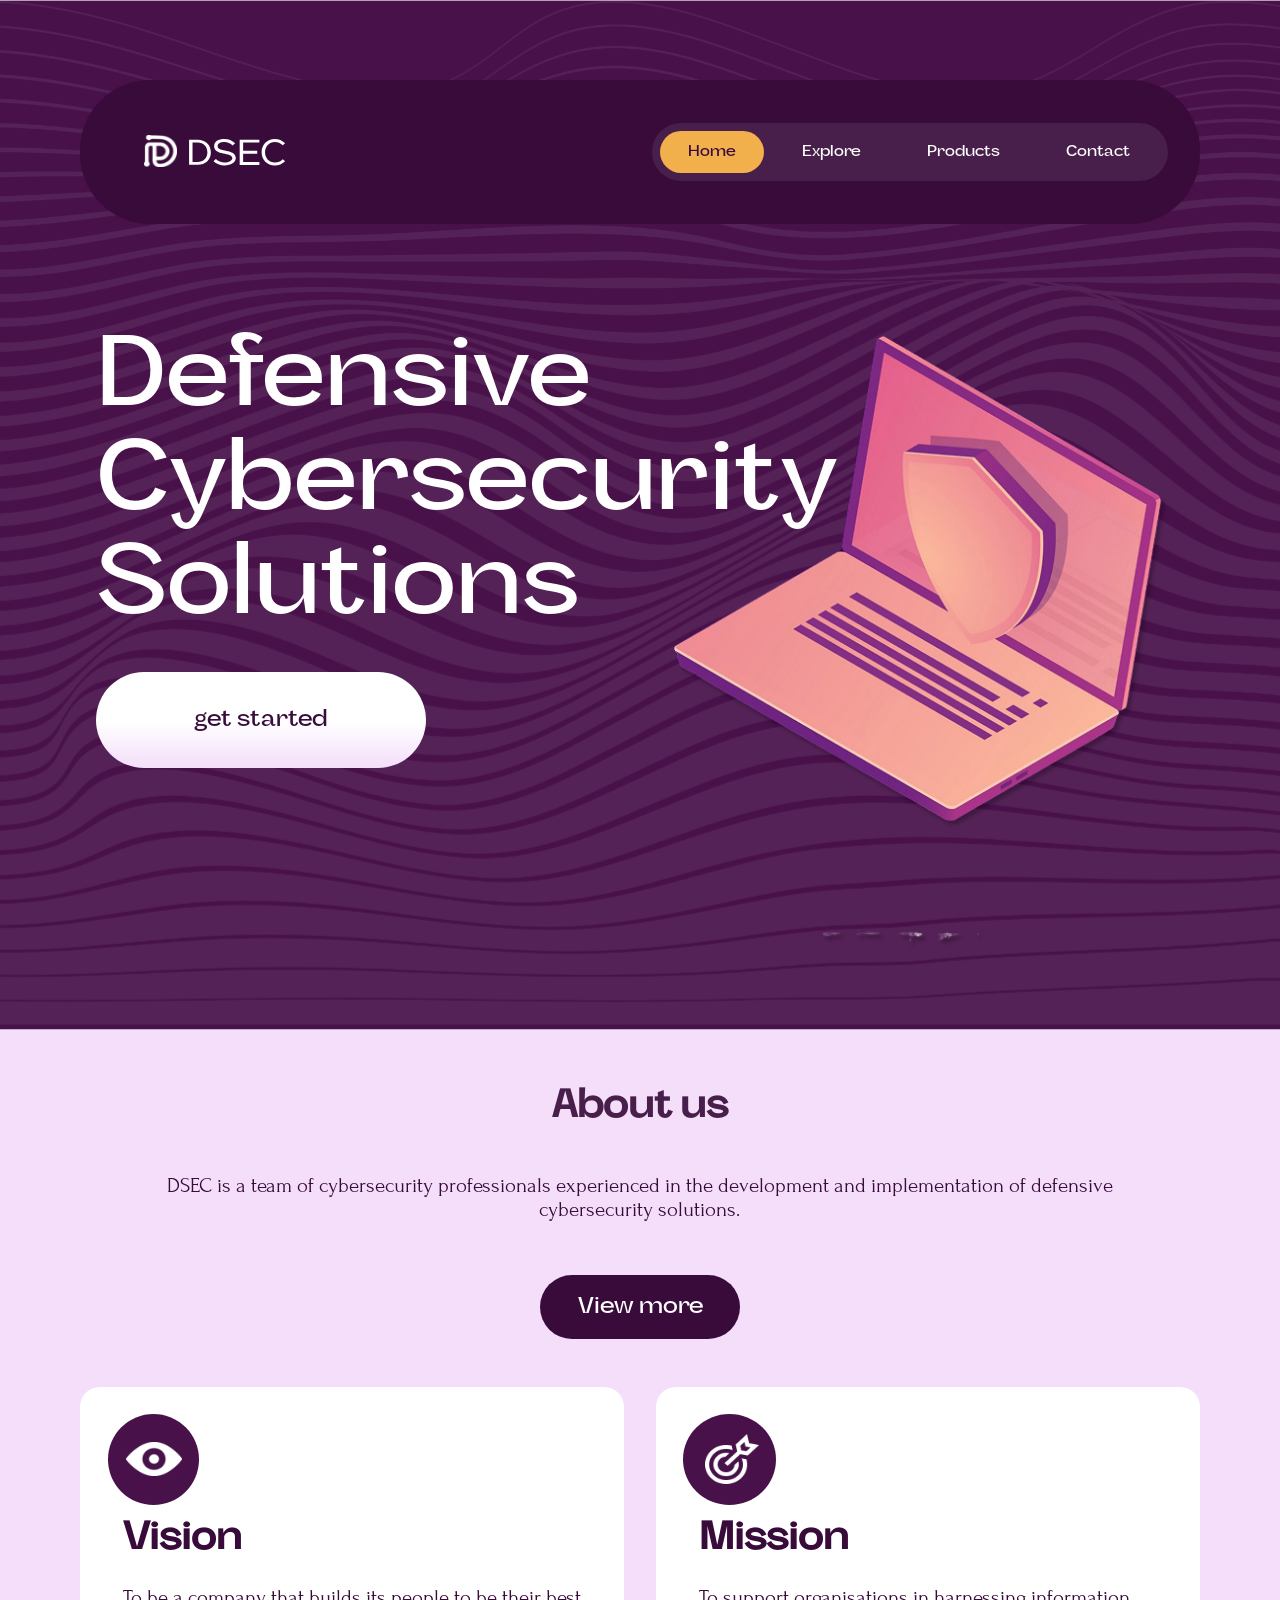
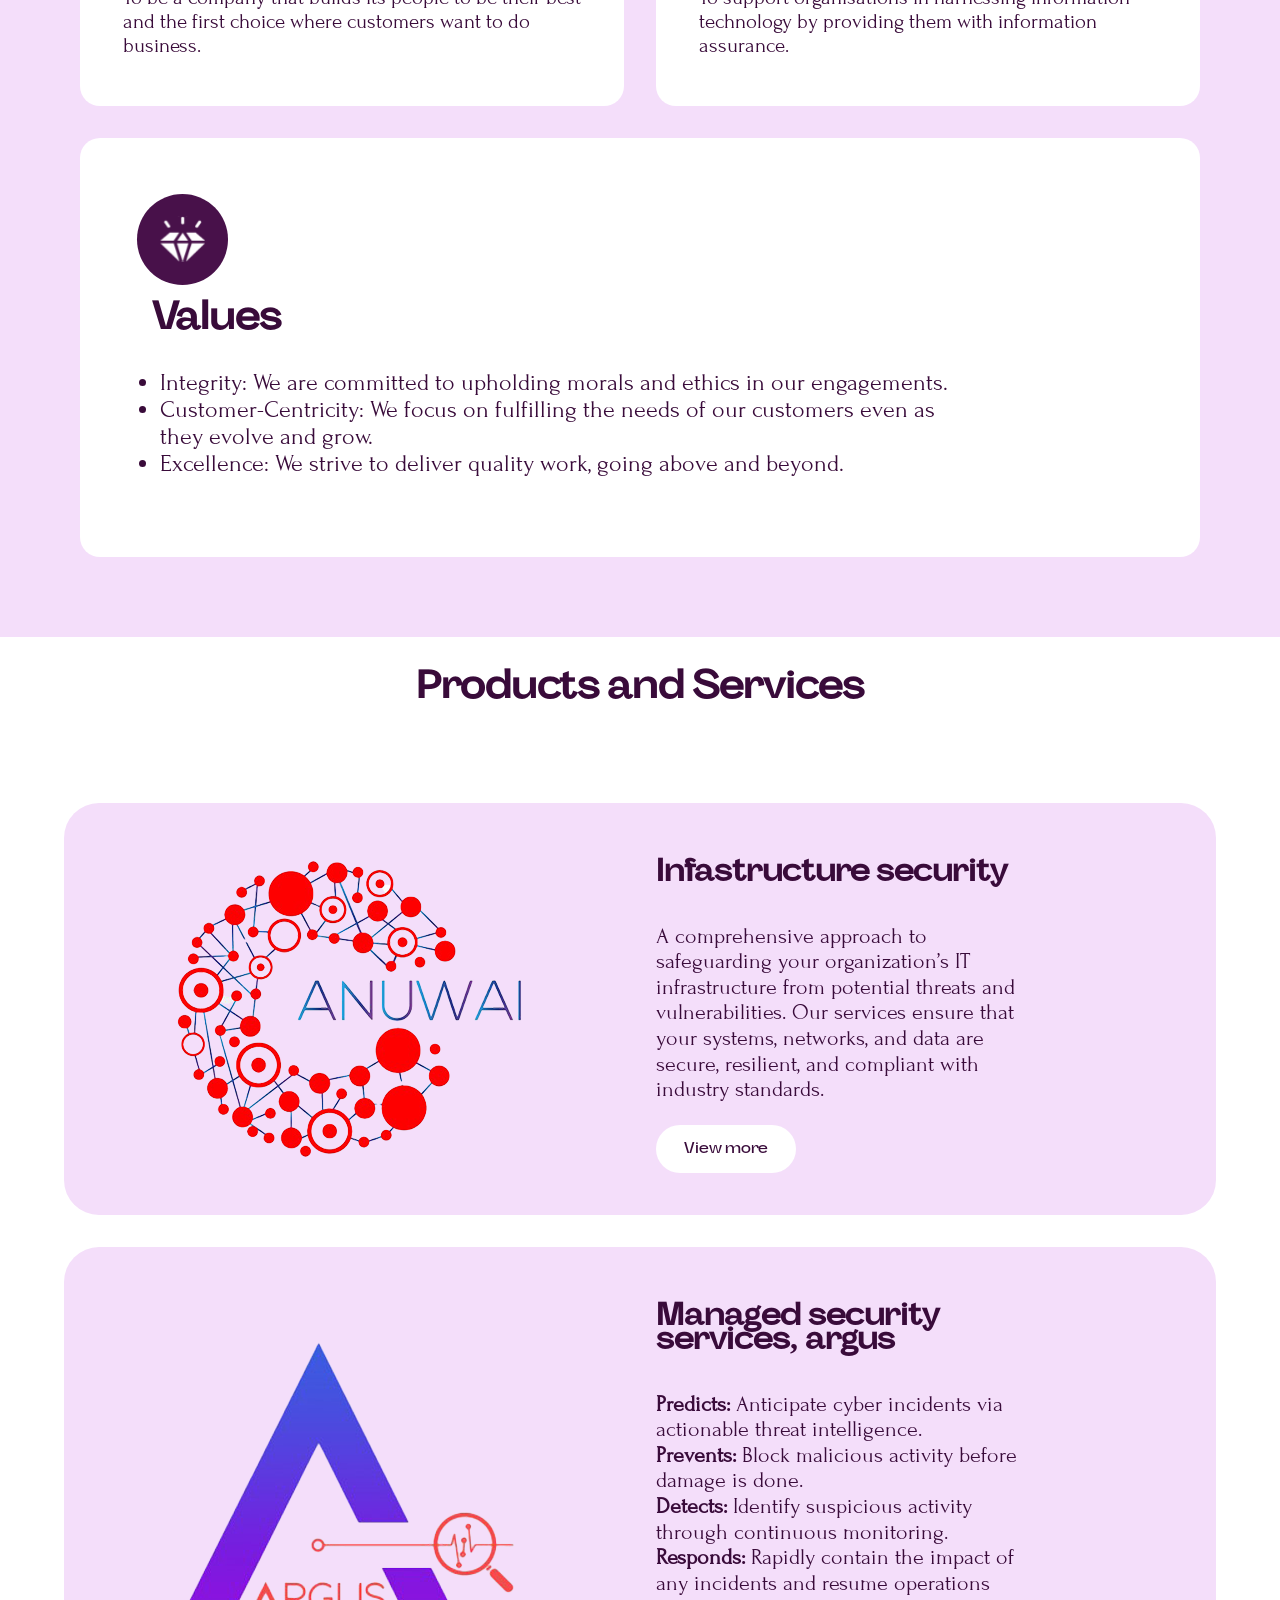
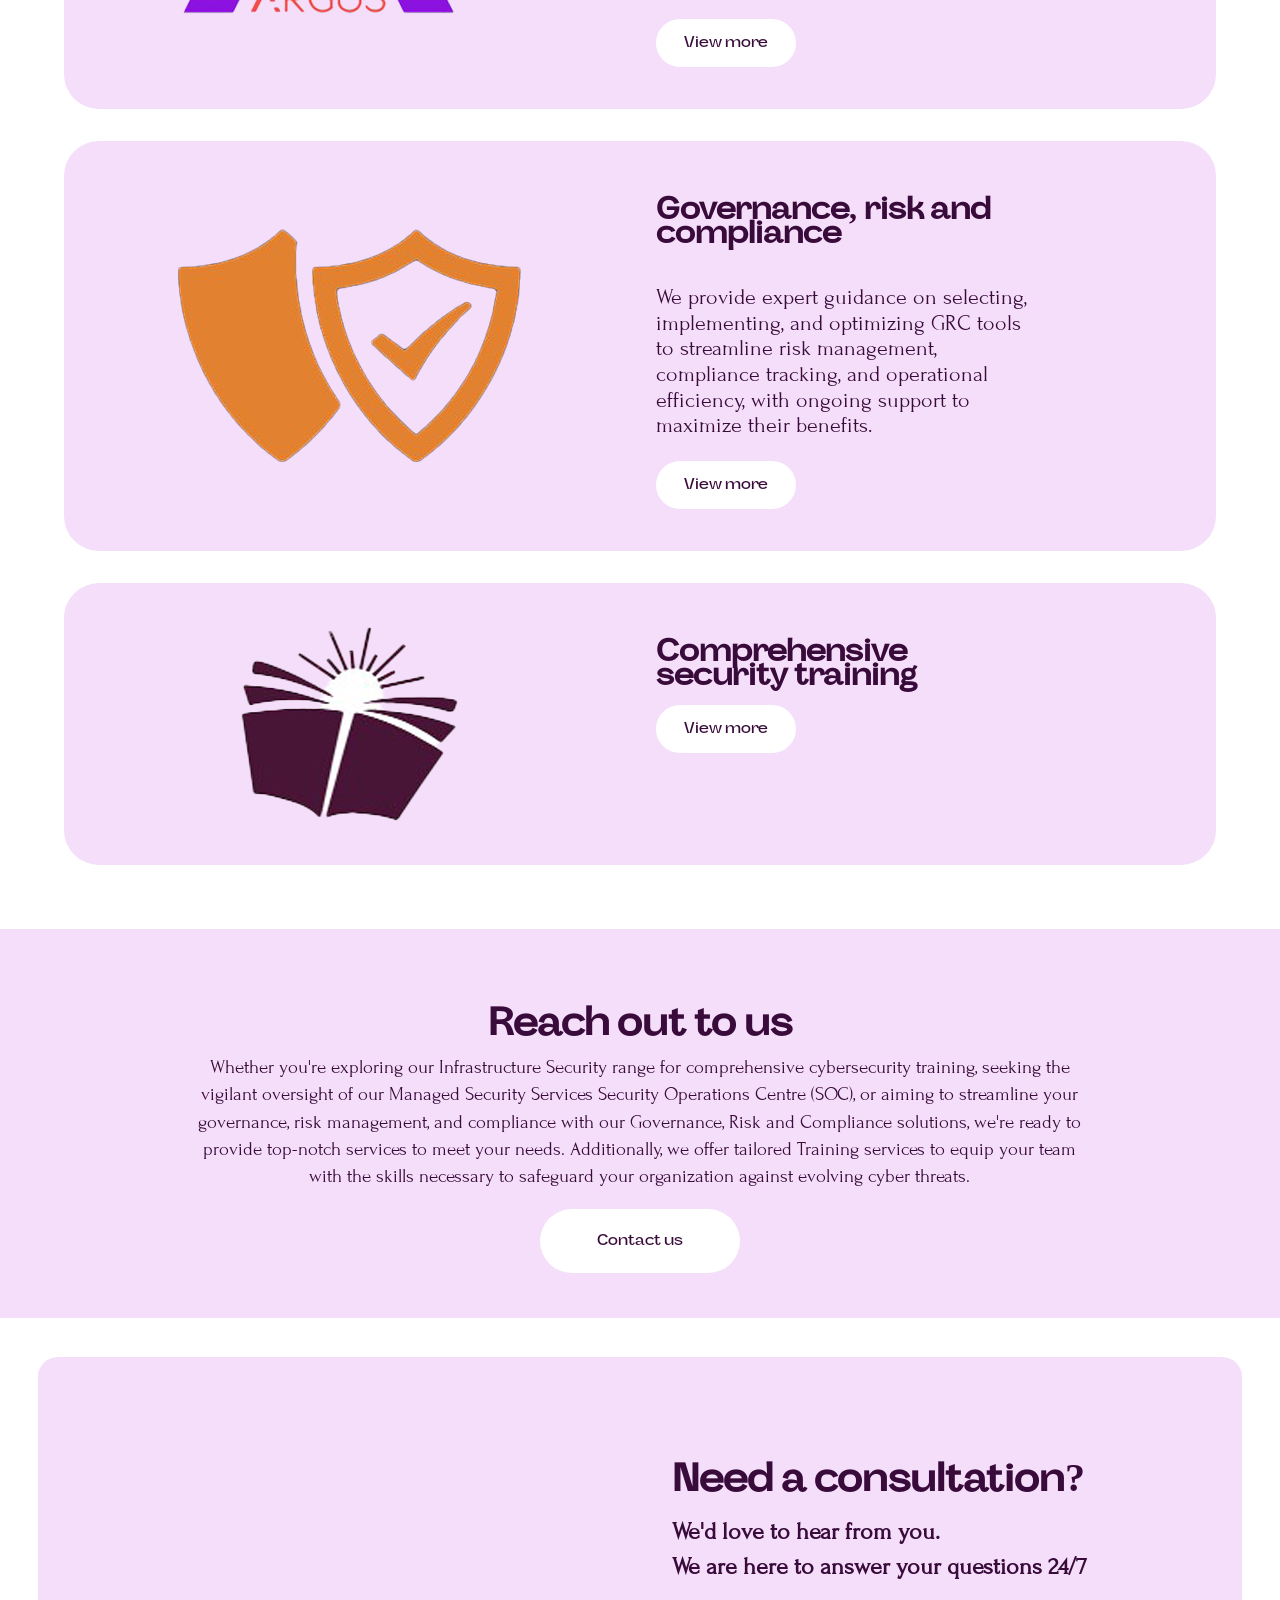
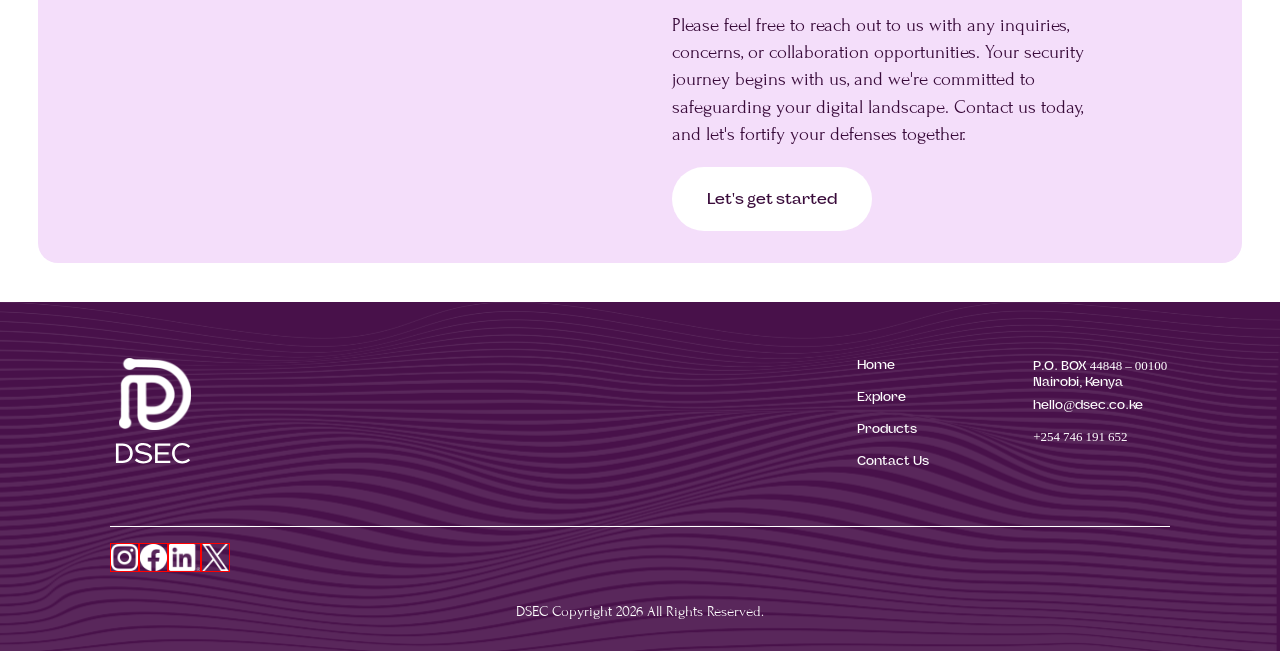
==== dev/index.html @ 1940b401 "deploy: 619c388532357902938543d57592c79fb919f2b8" ====
<!DOCTYPE html>
<html lang="en">
  <head>
    <meta charset="UTF-8" />
    <meta name="viewport" content="width=device-width, initial-scale=1.0" />
    <title>DSEC-Defensive</title>
    <link rel="stylesheet" href="styles.css" />
    <link rel="icon" type="image/x-icon" href="assets/img/dsec_logo.svg" />
  </head>
  <body>
    <section class="hero">
      <nav>
       <a href="#Home"><img class="logo" src="assets/img/nav-logo.svg" /></a> 
        <ul>
          <li><a href="#home" class="active" target="_blank">Home</a></li>
          <li><a href="vision-mission-values" target="_blank">Explore</a></li>
          <li><a href=".Products-and-services"target="_blank">Products</a></li>
          <li><a href="footer" target="_blank">Contact</a></li>
        </ul>
      </nav>
      <div class="descr">
        <div class="text">
          <p>Defensive Cybersecurity Solutions</p>
        </div>
        <button class="dsec-btn started">get started</button>
        <img src="assets/img/home_laptop.png" alt="Laptop Image" />
      </div>
    </section>
    <section class="about-us">
      <div class="about">
        <h2>About us</h2>
        <p>
          DSEC is a team of cybersecurity professionals experienced in the
          development and implementation of defensive cybersecurity solutions.
        </p>
        <button class="about-btn about">View more</button>
      </div>
      <div class="vision-mission-values">
        <div class="card">
          <img
            class="about-icon"
            src="assets/img/vision-icon.svg"
            alt="vision icon"
          />
          <h2>Vision</h2>
          <p>
            To be a company that builds its people to be their best and the
            first choice where customers want to do business.
          </p>
        </div>

        <div class="card">
          <img class="about-icon" alt="" src="assets/img/mission-icon.svg" />
          <h2>Mission</h2>
          <p>
            To support organisations in harnessing information technology by
            providing them with information assurance.
          </p>
        </div>
        <div class="card">
          <img class="about-icon" alt="" src="assets/img/values-icon.svg" />
          <h2>Values</h2>
          <ul>
            <li>
              Integrity: We are committed to upholding morals and ethics in our
              engagements.
            </li>
            <li>
              Customer-Centricity: We focus on fulfilling the needs of our
              customers even as they evolve and grow.
            </li>
            <li>
              Excellence: We strive to deliver quality work, going above and
              beyond.
            </li>
          </ul>
        </div>
      </div>
    </section>
    <section class="Products-and-services">
      <h2>Products and Services</h2>
      <div class="products-cards">
        <div class="cards">
          <div class="cards-img">
            <img src="assets/img/anuwai-logo.png" alt="anuwai" />
          </div>
          <div class="content">
            <h3>
              Infastructure
              security
            </h3>
            <p>
              A comprehensive approach to safeguarding your organization’s IT
              infrastructure from potential threats and vulnerabilities. Our
              services ensure that your systems, networks, and data are secure,
              resilient, and compliant with industry standards.
            </p>
            <button class="cards-btn">View more</button>
          </div>
        </div>
        <div class="cards">  
              <div class="cards-img">
            <img
              src="assets/img/argus-logo.png"
              alt="Argus"
              class="product-img"
            />
          </div>
          <div class="content">
            <h3>Managed security services, argus</h3>
            <p>
              <strong>Predicts:</strong> Anticipate cyber incidents via
              actionable threat intelligence. <br />
              <strong>Prevents:</strong> Block malicious activity before damage
              is done. <br />
              <strong>Detects:</strong> Identify suspicious activity through
              continuous monitoring. <br />
              <strong>Responds:</strong> Rapidly contain the impact of any
              incidents and resume operations
            </p>
            <button class="cards-btn">View more</button>
          </div>
    
        </div>
        <div class="cards">
          <div class="cards-img">
            <img src="assets/img/protossera-logo.png" alt="Protossera" />
          </div>
          <div class="content">
            <h3>Governance, risk and compliance</h3>
            <p>
              We provide expert guidance on selecting, implementing, and
              optimizing GRC tools to streamline risk management, compliance
              tracking, and operational efficiency, with ongoing support to
              maximize their benefits.
            </p>
            <button class="cards-btn">View more</button>
          </div>
        </div>
        <div class="cards"> 
          <div class="cards-img">
            <img src="assets/img/training.png" alt="Training" />
          </div>
          <div class="content">
            <h3>
              Comprehensive <br />
              security training <br />
            </h3>
            <button class="cards-btn">View more</button>
          </div>
         
        </div>
      </div>
    </section>
    <section class="contacts">
      <div class="reach-out">
        <h2>Reach out to us</h2>
        <p>
          Whether you're exploring our Infrastructure Security range for
          comprehensive cybersecurity training, seeking the vigilant oversight
          of our Managed Security Services Security Operations Centre (SOC), or
          aiming to streamline your governance, risk management, and compliance
          with our Governance, Risk and Compliance solutions, we're ready to
          provide top-notch services to meet your needs. Additionally, we offer
          tailored Training services to equip your team with the skills
          necessary to safeguard your organization against evolving cyber
          threats.
        </p>
        <button class="contacts-btn">Contact us</button>
      </div>
      <div class="consultation">
        <div class="consultation-img">
          <img src="assets/img/consultation2.svg" alt="" class="lady-image" />
        </div>
        <div class="consultation-content">
          <h2>Need a consultation?</h2>
          <h3>We'd love to hear from you.</h3>
          <h3>We are here to answer your questions 24/7</h3>

          <p>
            Please feel free to reach out to us with any inquiries, concerns, or
            collaboration opportunities. Your security journey begins with us,
            and we're committed to safeguarding your digital landscape. Contact
            us today, and let's fortify your defenses together.
          </p>
          <button class="consultation-btn">Let's get started</button>
        </div>
      </div>
    </section>
    <footer>
      <div class="footer-logo">
        <img src="assets/img/footer-logo.svg" alt="DSEC" class="dsec-footer" />
        <div class="footer-links">
          <div class="links">
            <ul>
              <li><a href="#home">Home</a></li>
              <li><a href="#explore">Explore</a></li>
              <li><a href="#products">Products</a></li>
              <li><a href="#contact">Contact Us</a></li>
            </ul>
          </div>
          <div class="address">
            <ul>
              <li>P.O. BOX 44848 – 00100</li>
              <li>Nairobi, Kenya</li>
              <li><a href="mailto:hello@dsec.co.ke" target="_blank">hello@dsec.co.ke</a></li>
              <li><a href="tell+254 746 191 652" target="_blank"> +254 746 191 652</a></li>
            </ul>
          </div>
        </div>
      </div>
      <div class="hr-line"></div>
      <div class="socialmedia">
        <a href="https://www.instagram.com/" target="_blank"><img src="assets/img/instagram.svg" alt="instagram" class="icon"></a>
       <a href="https://www.facebook.com/"  target="_blank"> <img src="assets/img/facebook.svg" alt="facebook"  class="icon"></a>
        <a href="https://ke.linkedin.com/"  target="_blank"><img src="assets/img/linked-in.svg" alt="linkedin"  class="icon"></a>
        <a href="https://x.com/?lang=en"  target="_blank"><img src="assets/img/twitter-x.svg" alt="x"  class="icon"></a>

      </div>
      <div class="copyright">
        <p>DSEC Copyright <span id="year">©2025.</span> All Rights Reserved.</p>
        <script>
          const yearElement = document.querySelector('#year');
          const currentYear = new Date().getFullYear();
          yearElement.textContent = currentYear;
        </script>
        
      </div>
    </footer>
  </body>
</html>
---- dev/styles.css ----
@font-face {
  font-family: "Baguede";
  src: url("assets/fonts/BaguedeRegular.otf");
  font-weight: normal;
  font-style: normal;
}
@font-face {
  font-family: Forum-Regular;
  src: url("assets/fonts/Forum-Regular.ttf");
  font-weight: normal;
  font-style: normal;
}
* {
  image-rendering: auto;
}

body {
  margin: 0;
  padding: 0;
  font-family: "Baguede";
  height: 100vh;
}

h2 {
  font-size: 2.5rem;
}

.dsec-btn {
  border-radius: 54.5px;
  display: flex;
  flex-direction: row;
  justify-content: center;
  align-self: flex-start;
  cursor: pointer;
  align-items: center;
  border: none;
  width: 330px;
  height: 6rem;
  font-size: 1.5rem;
  background: linear-gradient(white 52%, #f4defa 100%);
  color: #390b3a;
  font-family: "baguede";
  margin-left: 1rem;
  margin-top: -4.5rem;
}
.dsec-btn:hover {
  background: #390b3a;
  color: white;
}

/* All btns here */
.about-btn {
  display: flex;
  justify-content: center;
  cursor: pointer;
  align-items: center;
  border: none;
  width: 200px;
  height: 4rem;
  font-size: 1.25rem;
  border-radius: 54.5rem;
  background-color: #390b3a;
  font-family: "baguede";
  color: white;
  font-size: 1.5rem;
  margin-top: 2rem;
}

.about-btn:hover {
  background-color: white;
  color: #390b3a;
}

.hero {
  background-image: url("assets/img/HeroBg_Svg.svg");
  background-repeat: no-repeat;
  background-size: cover;
  padding: 5rem;
}
nav {
  height: 5rem;
  background-color: #390b3a;
  display: flex;
  flex-direction: row;
  align-items: center;
  justify-content: space-between;
  border-radius: 70px;
  padding: 2rem;
}

nav img {
  height: 2rem;
  padding-left: 2rem;
}

nav ul {
  background-color: #481f4a;
  list-style: none;
  display: flex;
  justify-content: flex-end;
  justify-content: space-between;
  margin: 0;
  padding: 0.2rem;
  padding-right: 0.3rem;
  border-radius: 46.5px;
}

nav li {

  display: flex;
  justify-content: space-between;
  font-family: "baguede";
}

nav li a {
  display: inline-block;
  color: white;
  padding: 14px 28px;
  margin: 5px;
  text-decoration: none;
  font-size: 1rem;
}

nav li a:hover {
  background-color: #f1b04c;
  cursor: pointer;
  color: #390b3a;
  border-radius: 30px;
}
.active {
  background-color: #f1b04c;
  color: #390b3a;
  border-radius: 30px;
}

.descr {
  display: flex;
  flex-direction: column;
  align-items: center;
  justify-content: space-between;
}

.descr .text {
  display: flex;
  flex-direction: row;
  justify-content: center;
  align-self: flex-start;
  font-size: 6.5rem;
  color: white;
  line-height: 6.5rem;
  width: 70%;
  text-align: left;
  margin-left: 1rem;
}

.descr img {
  display: flex;
  flex-direction: row;
  justify-content: center;
  align-self: flex-end;
  align-items: first baseline;
  margin-top: -27rem;
  margin-right: 2rem;
  width: 495px;
  height: 614px;
}

/* About Us section*/
.about-us {
  background-color: #f4defa;
  padding: 2rem;
}
@media (max-width: 480px) {
  .about-us {
    padding: 1rem 1rem;
  }
}
.about {
  display: flex;
  flex-direction: column;
  align-items: center;
}
.about h2 {
  display: flex;
  flex-direction: column;
  align-items: center;
  line-height: 25px;
  color: #481f4a;
}

.about p {
  font-family: "forum-regular";
  font-size: 1.3rem;
  text-align: center;
  color: #390b3a;
  width: 80%;
}


.vision-mission-values {
  display: grid;
  gap: 2rem;
  grid-template-columns: 1fr;
  grid-template-rows: auto;
  margin: 3rem;
}

@media (min-width: 767px) {
  .vision-mission-values {
    grid-template-columns: repeat(2, 1fr);
    grid-template-rows: repeat(2, auto);
  }

  .card:nth-child(3) {
    grid-column: 1 / span 2;
    justify-self: center;
  }
}
@media (max-width: 480px) {
  .vision-mission-values {
    margin: 0.5rem;
  }
  .text {
    font-size: 16px;
  }
}

.card {
  background-color: white;
  color: #390b3a;
  display: flex;
  flex-direction: column;
  justify-content: center;
  border-radius: 20px;
  padding: 5%;
}
.card p {
  text-align: left;
  font-size: 1.3rem;
  width: 100%;
  padding-left: 1rem;
  font-family: "forum-regular";
  color: #390b3a;
}
.card h2 {
  margin: 0.5rem 0;
  padding-left: 1rem;
}
.card ul {
  padding-left: 1.5rem;
  width: 80%;
  font-family: "forum-regular";
  font-size: 1.5rem;
}

.about-icon {
  padding-bottom: 0.5rem;
  height: 91px;
  width: 93px;
}

/*3rd section */
.Products-and-services {
  background-color: white;
  display: flex;
  flex-direction: column;
  align-items: center;
}
.Products-and-services h2 {
  color: #390b3a;
  text-align: center;
}
.products-cards {
  display: grid;
  gap: 2rem;
  grid-template-columns: 1fr;
  grid-template-rows: auto;
  margin: 4rem;
}

.cards {
  background-color: #f4defa;
  display: grid;
  gap: 2rem;
  grid-template-columns: repeat(2, 1fr);
  grid-template-rows: auto;
  border-radius: 35px;
  padding: 10px;
}

@media (max-width: 768px) {
  .cards {
    grid-template-columns: 1fr;
    padding: 4px;
  }
  .content,
  h3 {
    display: flex;
    flex-direction: column;
    align-items: center;
    justify-items: center;
    justify-content: center;
    width: 100%;
    padding: 0;
    margin: 0;
  }
}

@media (max-width: 480px) {
  .cards {
    grid-template-columns: 1fr;
  }
  .content,
  h3 {
    display: flex;
    flex-direction: column;
    align-content: center;
    align-items: center;
    justify-items: center;
    justify-content: center;
    text-align: center;
    width: 100%;
    padding: 0;
    margin: 0;
  }
}
.cards-img {
  /* border: 1px red solid; */
  display: flex;
  padding: 6%;
  justify-content: center;
  align-items: center;
}
.content {
  display: flex;
  flex-direction: column;
  justify-items: center;
  line-height: 1.6rem;
  margin-top: 1rem;
}
.cards h3 {
  font-size: 2rem;
  line-height: 1.5rem;
  color: #390b3a;
  width: 70%;
  margin-bottom: 1rem;
}
.cards p {
  font-family: "forum-regular";
  color: #390b3a;
  width: 70%;
  font-size: 1.4rem;
}
.cards-btn {
  display: flex;
  justify-content: center;
  cursor: pointer;
  align-items: center;
  border: none;
  width: 140px;
  height: 3rem;
  font-size: 1.25rem;
  border-radius: 54.5rem;
  background-color: white;
  font-family: "baguede";
  color: #390b3a;
  font-size: 1rem;
  margin-bottom: 2rem;
}
.cards-btn:hover {
  background-color: #390b3a;
  color: white;
}
/* 4th section*/
.reach-out {
  background-color: #f4defa;
  display: flex;
  flex-direction: column;
  align-items: center;
  justify-content: center;
  padding: 3.5%;
  text-align: center;
}

.reach-out h2 {
  text-align: center;
  color: #390b3a;
  margin-bottom: -0.5rem;
}

.reach-out p {
  text-align: center;
  color: #390b3a;
  font-family: "forum-Regular";
  font-size: 1.2rem;
  line-height: 1.7rem;
  width: 75%;
}

.contacts-btn {
  display: flex;
  justify-content: center;
  cursor: pointer;
  align-items: center;
  border: none;
  width: 200px;
  height: 4rem;
  font-size: 1.25rem;
  border-radius: 54.5rem;
  background-color: white;
  font-family: "baguede";
  color: #390b3a;
  font-size: 1rem;
}
.contacts-btn:hover {
  background-color: #390b3a;
  color: white;
}

.consultation {
  display: grid;
  gap: 4rem;
  grid-template-columns: 2fr 2fr;
  grid-template-rows: 1fr;
  border-radius: 35px;
  align-items: center;
  margin: auto;
  background-color: #f4defa;
  border-radius: 20px;
  margin: 3%;
  padding: 2rem;
}

.consultation-content {
  display: flex;
  flex-direction: column;
  justify-content: center;
  justify-content: space-evenly;
  align-items: baseline;
  color: #390b3a;
  padding-top: 2rem;
}

.consultation-content h3 {
  font-family: "forum-regular";
  font-size: 1.5rem;
  margin-top: -1rem;
}

.consultation p {
  margin-top: 0.5rem;
  font-family: "forum-regular";
  line-height: 1.7rem;
  font-size: 1.2rem;
  text-align: left;
  width: 80%;
}

.consultation-img {
  margin-left: 1.5rem;
  padding-top: 1.5rem;
  padding-bottom: 1rem;
}

.consultation-btn {
  display: flex;
  justify-content: center;
  cursor: pointer;
  align-items: center;
  border: none;
  width: 200px;
  height: 4rem;
  font-size: 1.25rem;
  border-radius: 54.5rem;
  background-color: white;
  font-family: "baguede";
  color: #390b3a;
  font-size: 1rem;
}
.consultation-btn:hover {
  background-color: #f1b04c;
  color: white;
}

@media (max-width: 992px) {
  .reach-out p {
    width: 85%;
    font-size: 1.1rem;
  }
  .consultation {
    grid-template-columns: 1fr;
    text-align: center;
    margin: 3rem;
  }
  .consultation-content,
  h3,
  h2 {
    display: flex;
    flex-direction: column;
    justify-items: center;
    align-content: center;
    flex-wrap: wrap;
    text-align: center;
    width: 100%;
    line-height: 3rem;
  }
  .consultation-img {
    display: flex;
    flex-direction: column;
    align-self: center;
  }
}

@media (max-width: 768px) {
  .reach-out p {
    width: 90%;
  }
  .consultation {
    grid-template-columns: 1 1fr;
  }
  .consultation-content {
    align-items: center;
    text-align: center;
    display: flex;
    flex-direction: column;
    justify-items: center;
    align-content: center;
    flex-wrap: wrap;
    text-align: center;
    width: 100%;
    line-height: 3rem;
  }
  .consultation-img {
    margin-left: 0;
    width: 100%;
  }
}

@media (max-width: 480px) {
  .reach-out p {
    width: 100%;
    font-size: 1rem;
  }
  .consultation-content,
  h3 {
    display: flex;
    flex-direction: column;
    justify-items: center;
    align-content: center;
    flex-wrap: wrap;
    text-align: center;
    width: 100%;
    line-height: 3rem;
    font-size: 1.2rem;
  }
  .consultation p {
    font-size: 1rem;
    width: 70%;
    display: flex;
    flex-direction: column;
    text-align: center;
    justify-items: center;
    align-content: center;
    flex-wrap: wrap;
  }
}

/*Footer*/
footer {
  background-image: url("assets/img/footer.svg");
  padding: 1rem;
  background-repeat: no-repeat;
  background-size: cover;
  display: flex;
  flex-direction: column;
  gap: 1rem;
}
.footer-logo {
  display: flex;
  flex-direction: row;
  justify-content: space-between;
  margin-left: 3%;
}
.footer-links {
  display: flex;
  flex-direction: row;
  justify-content: space-between;
  align-self: flex-end;
  gap: 4rem;
  margin: 1rem 8%;
}
.links ul li,
.address ul li {
  text-decoration: none;
  list-style: none;
  display: flex;
  flex-direction: column;
  align-self: flex-start;
  width: 100%;
  color: white;
  font-family: "baguede";
  font-size: 13px;
}

.address li a {
  text-align: left;
  line-height: 2rem;
  font-family: "baguede";
  font-size: 13px;
  color: white;
  text-decoration: none;
  font-size: "baguede";
}
.links li a {
  text-align: left;
  line-height: 2rem;
  font-family: "baguede";
  font-size: 13px;
  color: white;
  text-decoration: none;
}
.links li a:hover {
  text-decoration: underline;
  cursor: pointer;
}
.address li a:hover {
  text-decoration: underline;
  cursor: pointer;
}
.address {
  padding-top: 0.5rem;
  display: flex;
  flex-direction: row;
  text-align: left;
  align-self: flex-start;
}
.hr-line {
  display: flex;
  flex-direction: row;
  height: 1px;
  background: white;
  width: 85%;
  align-self: center;
}
.socialmedia{
  display: flex;
  flex-direction: row;
  justify-content: space-between;
  align-self: flex-start;
  margin-left: 7.5%;
}
.icon{
  border: 1px red solid;
  display: flex;
  flex-direction: row;
  
}

.copyright {
  display: flex;
  flex-direction: row;
  align-self: center;
  justify-content: center;
  align-self: center;
  font-family: "forum-regular";
  color: white;
  font-size: 15px;
}
.dsec-footer {
  width: 77px;
  height: 111px;
  display: flex;
  flex-direction: row;
  align-self: center;
  margin-left: 5%;
}
.links {
  line-height: 2rem;
}
@media (max-width: 768px) {
  .footer-logo {
    flex-direction: row;
    align-items: center;
  }

  .footer-links {
    text-align: center;
  }

  .socialmedia {
    flex-direction:row;
    gap: 1rem;
  }
}

@media (max-width: 480px) {
  .footer-links {
    gap: 1rem;
  }

  .links ul,
  .address ul {
    text-align: center;
    padding: 0;
  }

  .links li a,
  .address li a {
    font-size: 12px;
  }

  .copyright {
    font-size: 12px;
    padding: 0.5rem;
  }
}
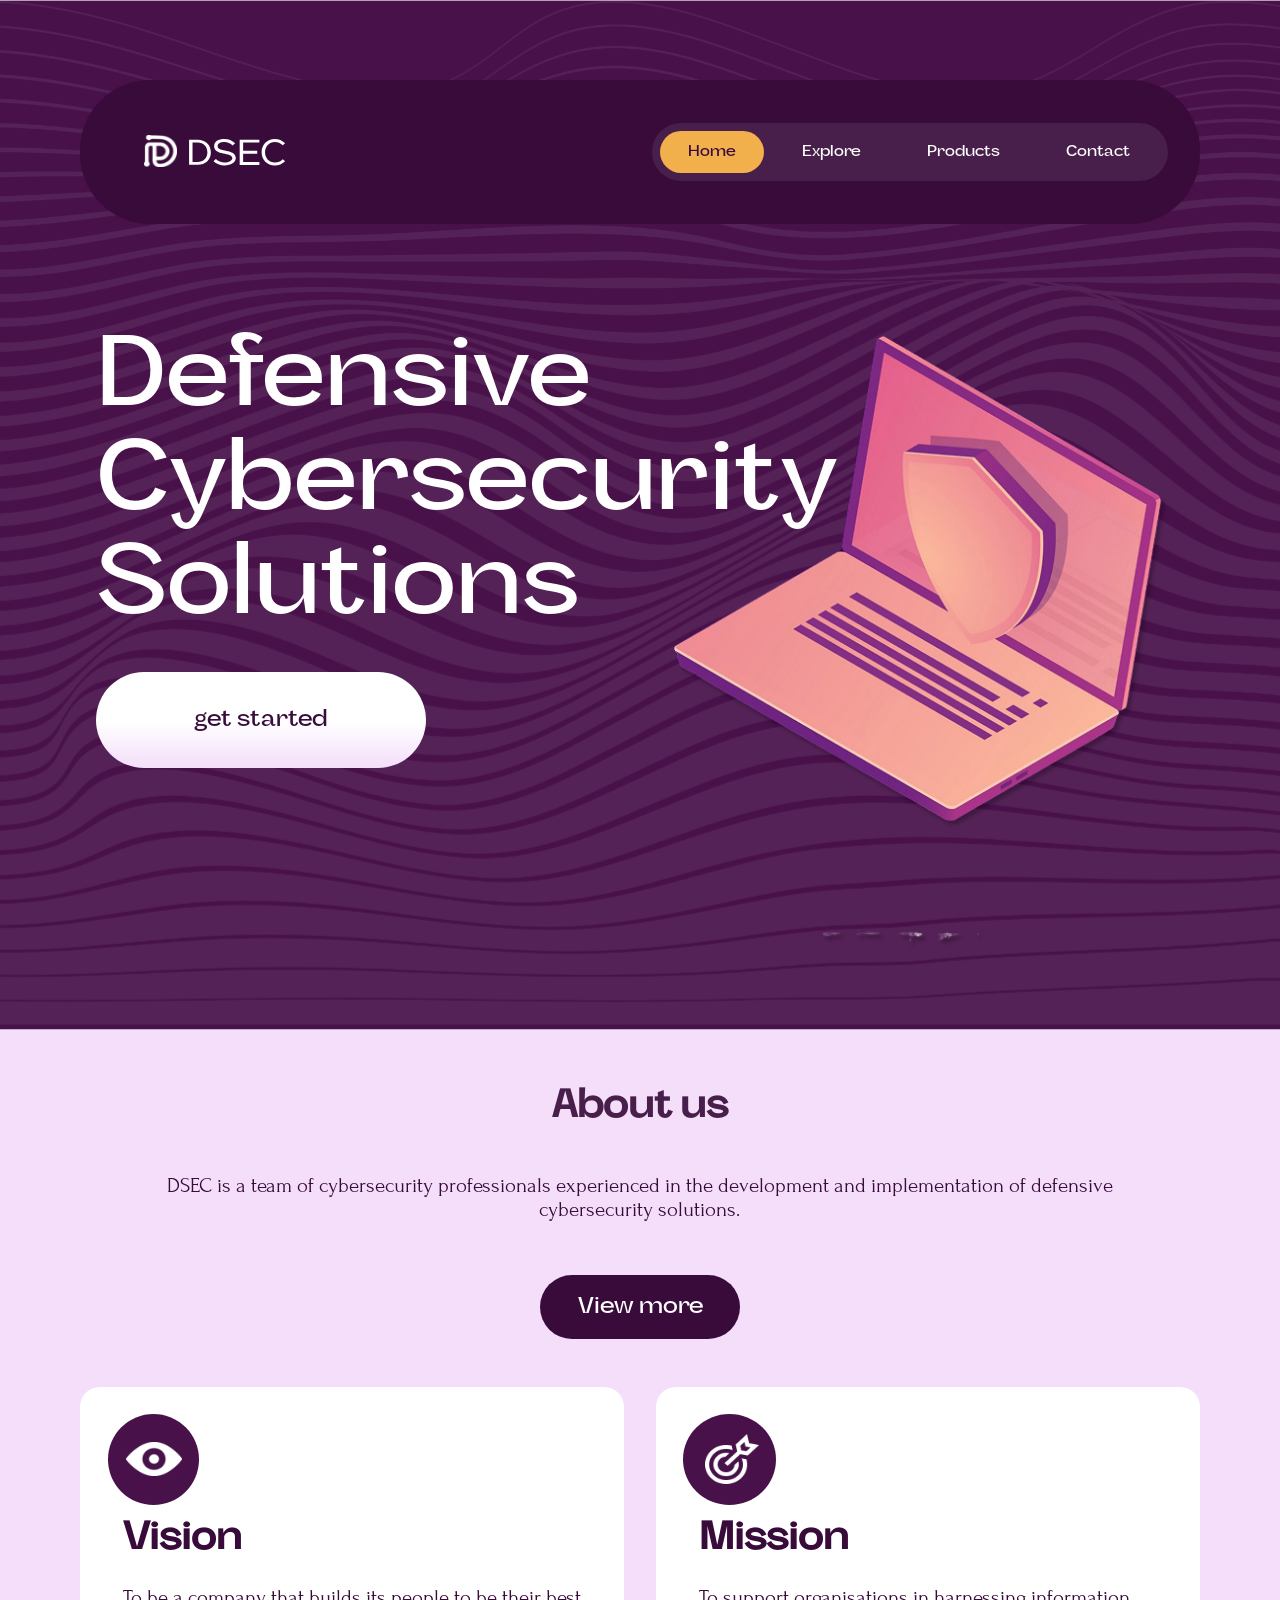
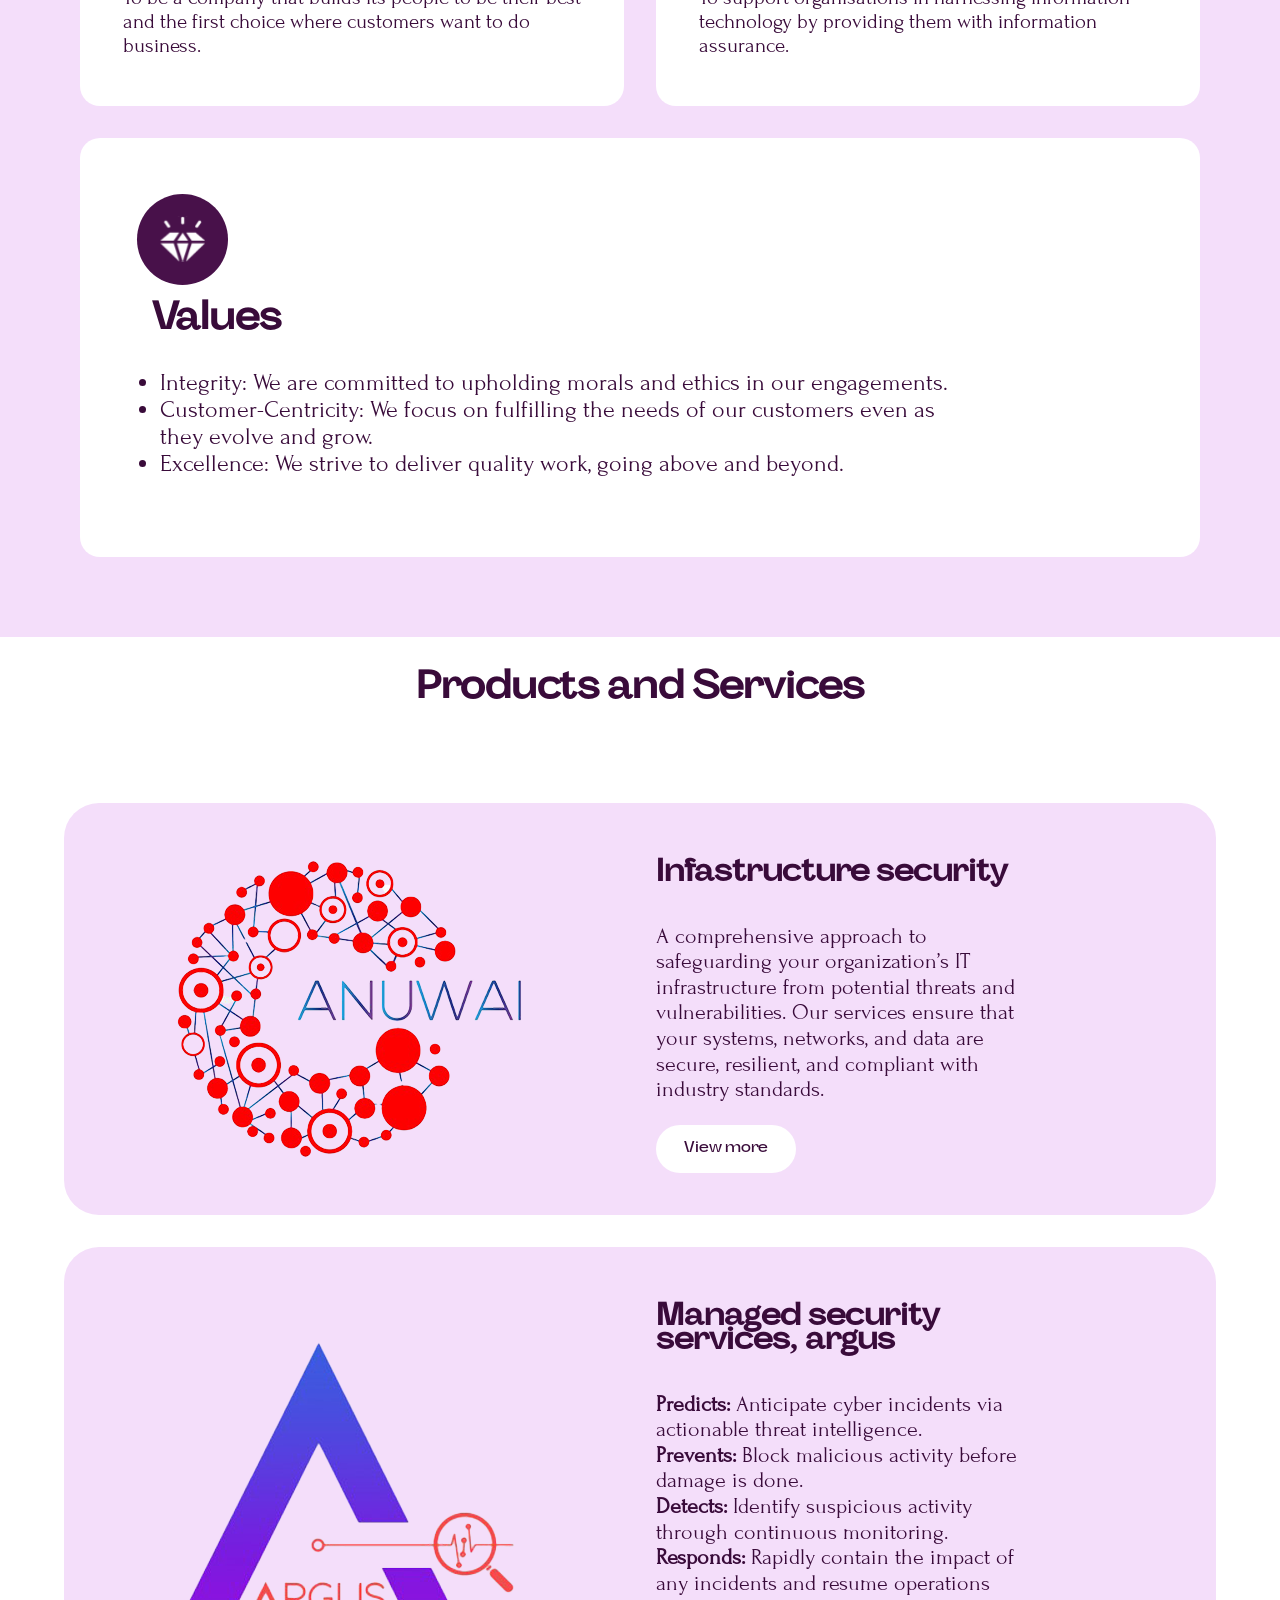
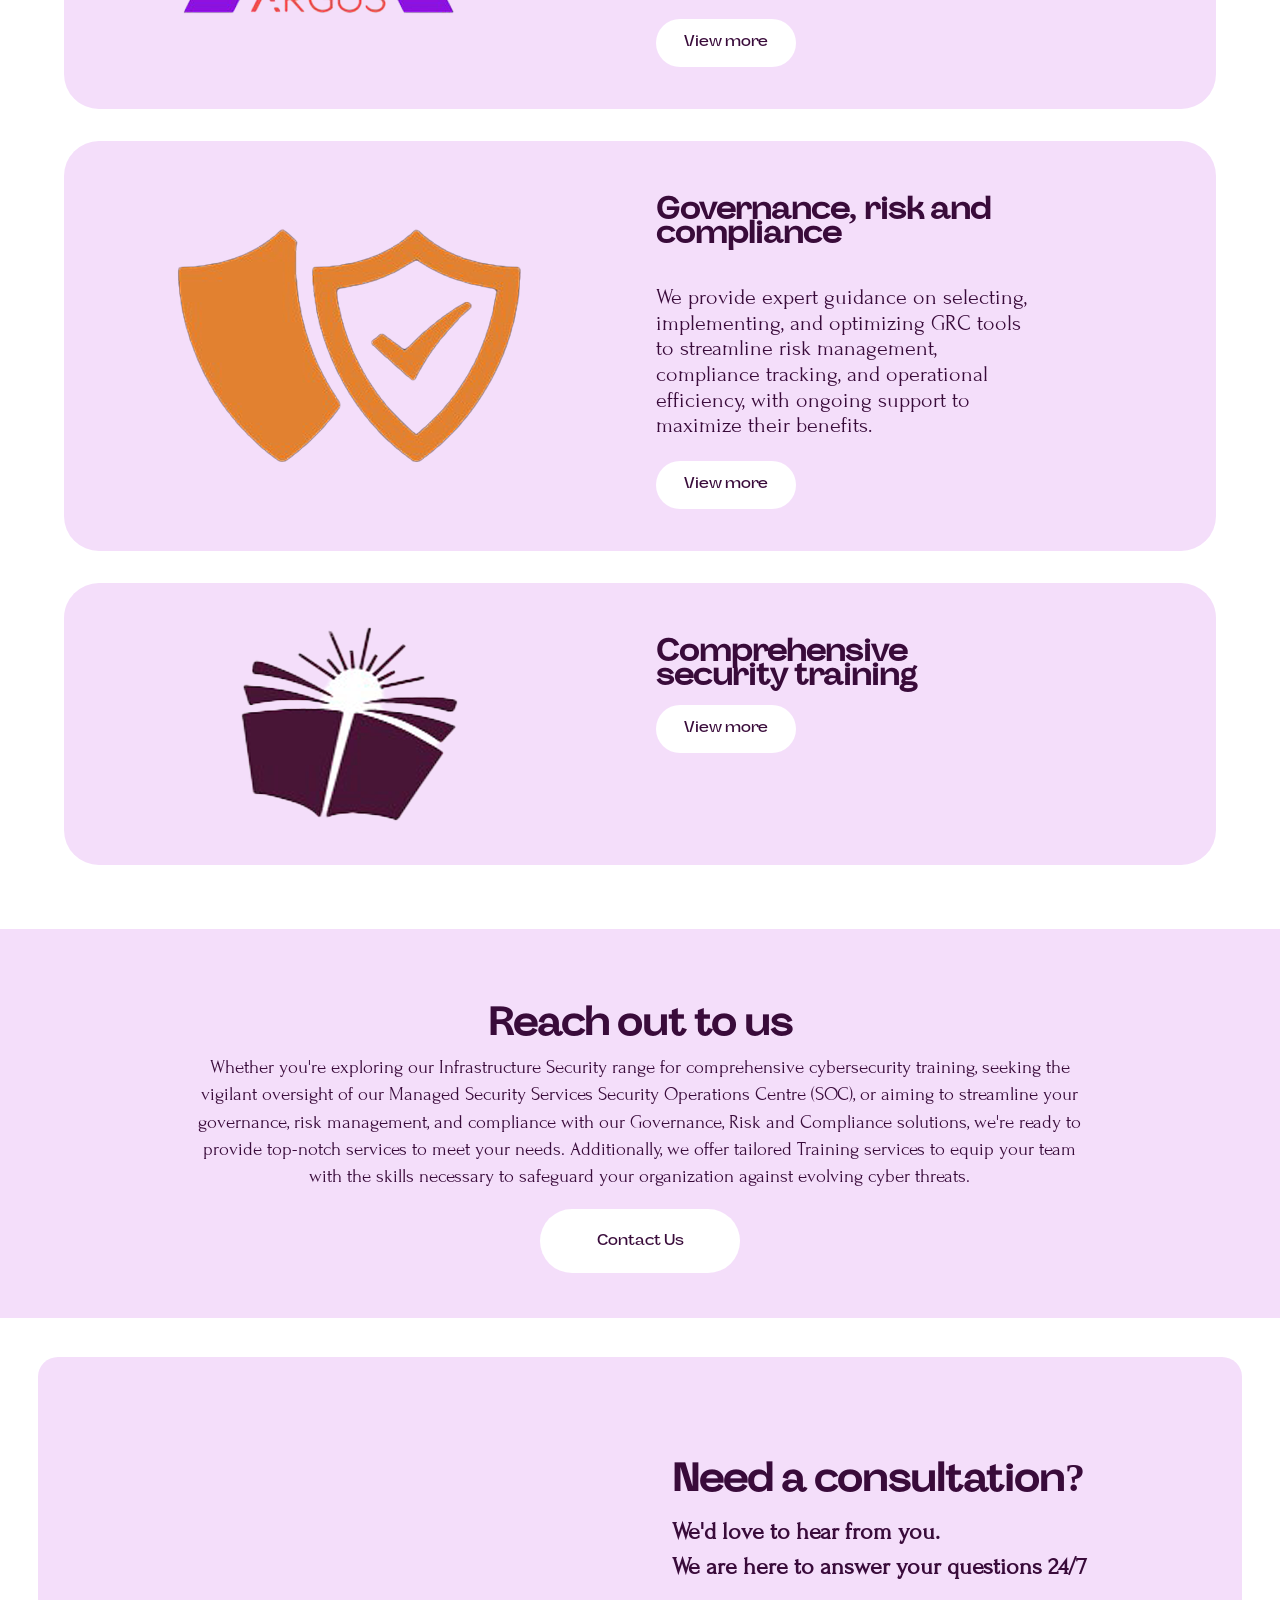
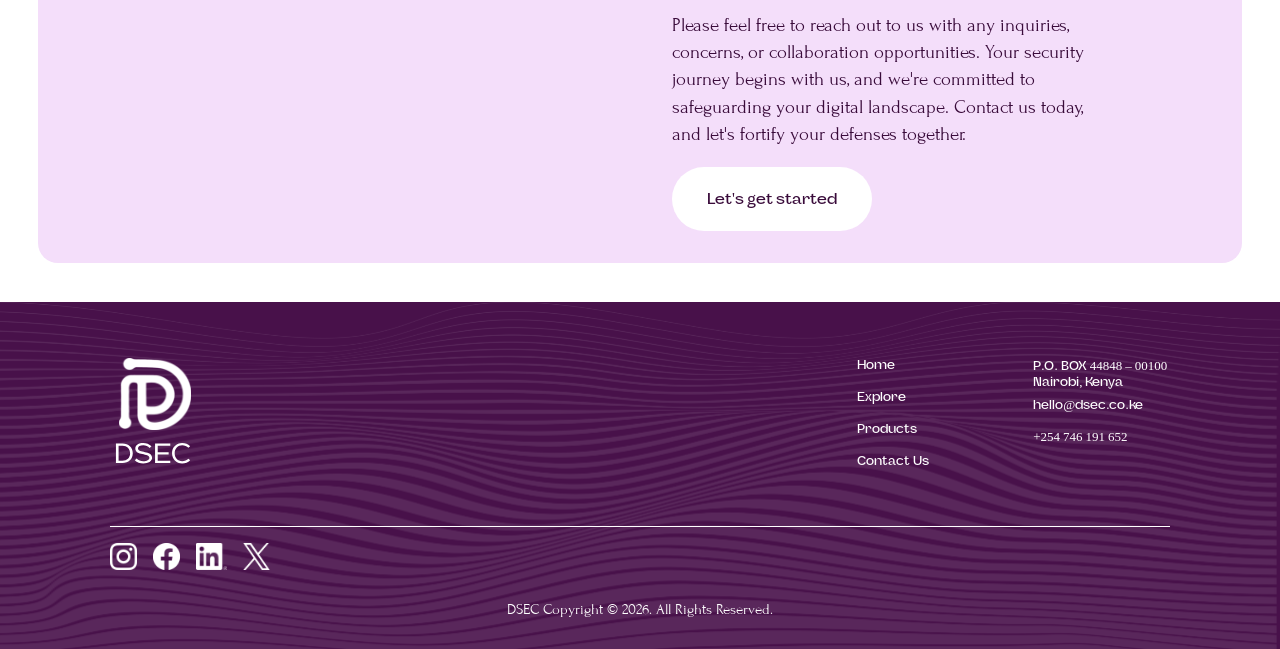
==== commit fb736fc8: "deploy: 0bae96071fbf2a8bb20468fb2021fbaee697d665" ====
--- a/dev/index.html
+++ b/dev/index.html
@@ -8,13 +8,13 @@
     <link rel="icon" type="image/x-icon" href="assets/img/dsec_logo.svg" />
   </head>
   <body>
-    <section class="hero">
+    <section class="hero" id="home">
       <nav>
-       <a href="#Home"><img class="logo" src="assets/img/nav-logo.svg" /></a> 
+        <a href="#home"><img class="logo" src="assets/img/nav-logo.svg" /></a>
         <ul>
           <li><a href="#home" class="active" target="_blank">Home</a></li>
           <li><a href="vision-mission-values" target="_blank">Explore</a></li>
-          <li><a href=".Products-and-services"target="_blank">Products</a></li>
+          <li><a href=".Products-and-services" target="_blank">Products</a></li>
           <li><a href="footer" target="_blank">Contact</a></li>
         </ul>
       </nav>
@@ -27,13 +27,13 @@
       </div>
     </section>
     <section class="about-us">
-      <div class="about">
+      <div class="about" id="about">
         <h2>About us</h2>
         <p>
           DSEC is a team of cybersecurity professionals experienced in the
           development and implementation of defensive cybersecurity solutions.
         </p>
-        <button class="about-btn about">View more</button>
+        <a href="#about" class="about-btn about">View more</a>
       </div>
       <div class="vision-mission-values">
         <div class="card">
@@ -77,7 +77,7 @@
         </div>
       </div>
     </section>
-    <section class="Products-and-services">
+    <section class="Products-and-services" id="products-and-services">
       <h2>Products and Services</h2>
       <div class="products-cards">
         <div class="cards">
@@ -85,21 +85,18 @@
             <img src="assets/img/anuwai-logo.png" alt="anuwai" />
           </div>
           <div class="content">
-            <h3>
-              Infastructure
-              security
-            </h3>
+            <h3>Infastructure security</h3>
             <p>
               A comprehensive approach to safeguarding your organization’s IT
               infrastructure from potential threats and vulnerabilities. Our
               services ensure that your systems, networks, and data are secure,
               resilient, and compliant with industry standards.
             </p>
-            <button class="cards-btn">View more</button>
-          </div>
-        </div>
-        <div class="cards">  
-              <div class="cards-img">
+            <a href="#home" class="cards-btn">View more</a>
+          </div>
+        </div>
+        <div class="cards">
+          <div class="cards-img">
             <img
               src="assets/img/argus-logo.png"
               alt="Argus"
@@ -118,9 +115,8 @@
               <strong>Responds:</strong> Rapidly contain the impact of any
               incidents and resume operations
             </p>
-            <button class="cards-btn">View more</button>
-          </div>
-    
+            <a href="#home" class="cards-btn">View more</a>
+          </div>
         </div>
         <div class="cards">
           <div class="cards-img">
@@ -134,10 +130,10 @@
               tracking, and operational efficiency, with ongoing support to
               maximize their benefits.
             </p>
-            <button class="cards-btn">View more</button>
-          </div>
-        </div>
-        <div class="cards"> 
+            <a href="#home" class="cards-btn">View more</a>
+          </div>
+        </div>
+        <div class="cards">
           <div class="cards-img">
             <img src="assets/img/training.png" alt="Training" />
           </div>
@@ -146,13 +142,12 @@
               Comprehensive <br />
               security training <br />
             </h3>
-            <button class="cards-btn">View more</button>
-          </div>
-         
-        </div>
-      </div>
-    </section>
-    <section class="contacts">
+            <a href="#home" class="cards-btn">View more</a>
+          </div>
+        </div>
+      </div>
+    </section>
+    <section class="contacts" id="contact">
       <div class="reach-out">
         <h2>Reach out to us</h2>
         <p>
@@ -166,7 +161,7 @@
           necessary to safeguard your organization against evolving cyber
           threats.
         </p>
-        <button class="contacts-btn">Contact us</button>
+        <a href="#contact" class="contacts-btn">Contact Us</a>
       </div>
       <div class="consultation">
         <div class="consultation-img">
@@ -183,11 +178,11 @@
             and we're committed to safeguarding your digital landscape. Contact
             us today, and let's fortify your defenses together.
           </p>
-          <button class="consultation-btn">Let's get started</button>
-        </div>
-      </div>
-    </section>
-    <footer>
+          <a href="#contact" class="consultation-btn">Let's get started</a>
+        </div>
+      </div>
+    </section>
+    <footer id="footer">
       <div class="footer-logo">
         <img src="assets/img/footer-logo.svg" alt="DSEC" class="dsec-footer" />
         <div class="footer-links">
@@ -203,28 +198,42 @@
             <ul>
               <li>P.O. BOX 44848 – 00100</li>
               <li>Nairobi, Kenya</li>
-              <li><a href="mailto:hello@dsec.co.ke" target="_blank">hello@dsec.co.ke</a></li>
-              <li><a href="tell+254 746 191 652" target="_blank"> +254 746 191 652</a></li>
+              <li>
+                <a href="mailto:hello@dsec.co.ke" target="_blank"
+                  >hello@dsec.co.ke</a
+                >
+              </li>
+              <li>
+                <a href="tell+254 746 191 652" target="_blank">
+                  +254 746 191 652</a
+                >
+              </li>
             </ul>
           </div>
         </div>
       </div>
       <div class="hr-line"></div>
       <div class="socialmedia">
-        <a href="https://www.instagram.com/" target="_blank"><img src="assets/img/instagram.svg" alt="instagram" class="icon"></a>
-       <a href="https://www.facebook.com/"  target="_blank"> <img src="assets/img/facebook.svg" alt="facebook"  class="icon"></a>
-        <a href="https://ke.linkedin.com/"  target="_blank"><img src="assets/img/linked-in.svg" alt="linkedin"  class="icon"></a>
-        <a href="https://x.com/?lang=en"  target="_blank"><img src="assets/img/twitter-x.svg" alt="x"  class="icon"></a>
-
+        <a href="https://www.instagram.com/" target="_blank"
+          ><img src="assets/img/instagram.svg" alt="instagram" class="icon"
+        /></a>
+        <a href="https://www.facebook.com/" target="_blank">
+          <img src="assets/img/facebook.svg" alt="facebook" class="icon"
+        /></a>
+        <a href="https://ke.linkedin.com/" target="_blank"
+          ><img src="assets/img/linked-in.svg" alt="linkedin" class="icon"
+        /></a>
+        <a href="https://x.com/?lang=en" target="_blank"
+          ><img src="assets/img/twitter-x.svg" alt="x" class="icon"
+        /></a>
       </div>
       <div class="copyright">
-        <p>DSEC Copyright <span id="year">©2025.</span> All Rights Reserved.</p>
+        <p>DSEC Copyright &copy; <span id="year"></span>. All Rights Reserved.</p>
         <script>
-          const yearElement = document.querySelector('#year');
+          const yearElement = document.querySelector("#year");
           const currentYear = new Date().getFullYear();
           yearElement.textContent = currentYear;
         </script>
-        
       </div>
     </footer>
   </body>
--- a/dev/styles.css
+++ b/dev/styles.css
@@ -64,6 +64,7 @@
   color: white;
   font-size: 1.5rem;
   margin-top: 2rem;
+  text-decoration: none;
 }
 
 .about-btn:hover {
@@ -106,7 +107,6 @@
 }
 
 nav li {
-
   display: flex;
   justify-content: space-between;
   font-family: "baguede";
@@ -195,7 +195,6 @@
   color: #390b3a;
   width: 80%;
 }
-
 
 .vision-mission-values {
   display: grid;
@@ -366,6 +365,7 @@
   color: #390b3a;
   font-size: 1rem;
   margin-bottom: 2rem;
+  text-decoration: none;
 }
 .cards-btn:hover {
   background-color: #390b3a;
@@ -411,6 +411,7 @@
   font-family: "baguede";
   color: #390b3a;
   font-size: 1rem;
+  text-decoration: none;
 }
 .contacts-btn:hover {
   background-color: #390b3a;
@@ -476,6 +477,7 @@
   font-family: "baguede";
   color: #390b3a;
   font-size: 1rem;
+  text-decoration: none;
 }
 .consultation-btn:hover {
   background-color: #f1b04c;
@@ -642,18 +644,17 @@
   width: 85%;
   align-self: center;
 }
-.socialmedia{
+.socialmedia {
   display: flex;
   flex-direction: row;
   justify-content: space-between;
   align-self: flex-start;
   margin-left: 7.5%;
-}
-.icon{
-  border: 1px red solid;
-  display: flex;
-  flex-direction: row;
-  
+  gap: 1rem;
+}
+.icon {
+  display: flex;
+  flex-direction: row;
 }
 
 .copyright {
@@ -688,7 +689,8 @@
   }
 
   .socialmedia {
-    flex-direction:row;
+    display: flex;
+    flex-direction: row;
     gap: 1rem;
   }
 }
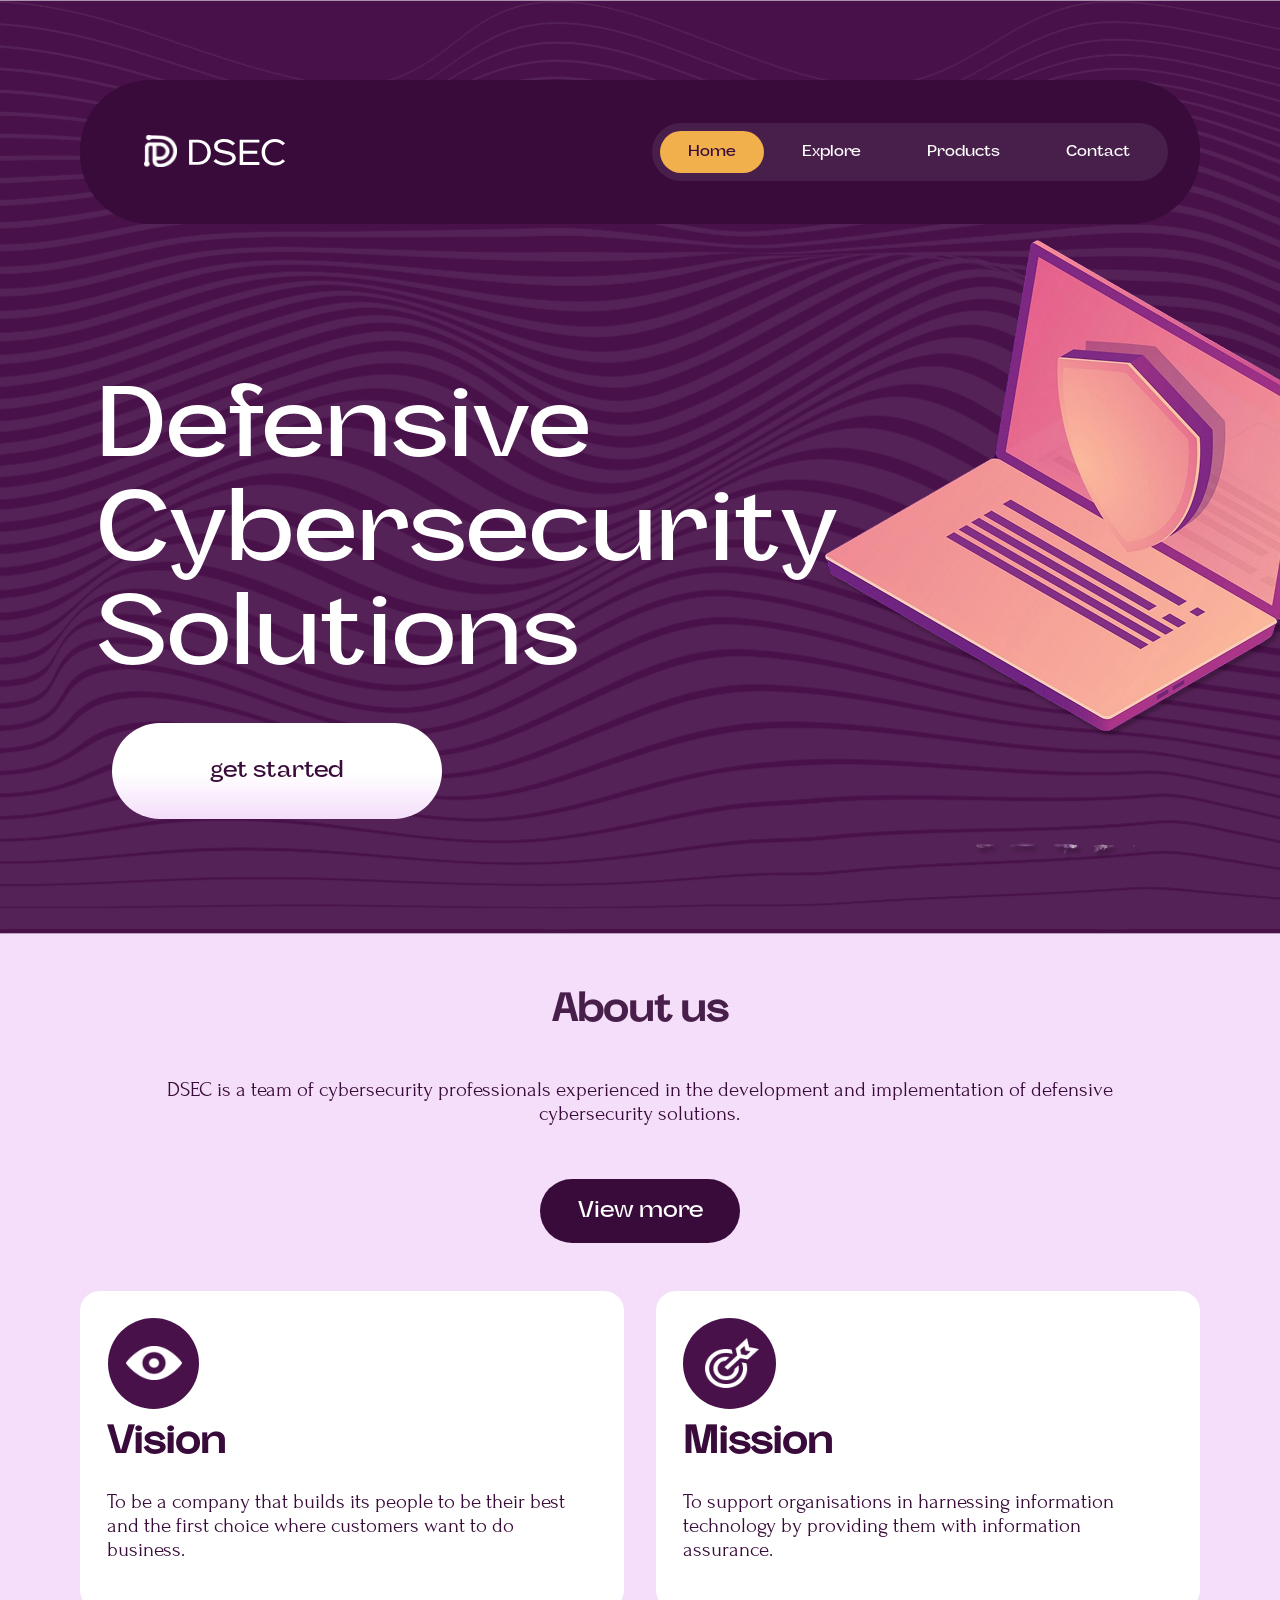
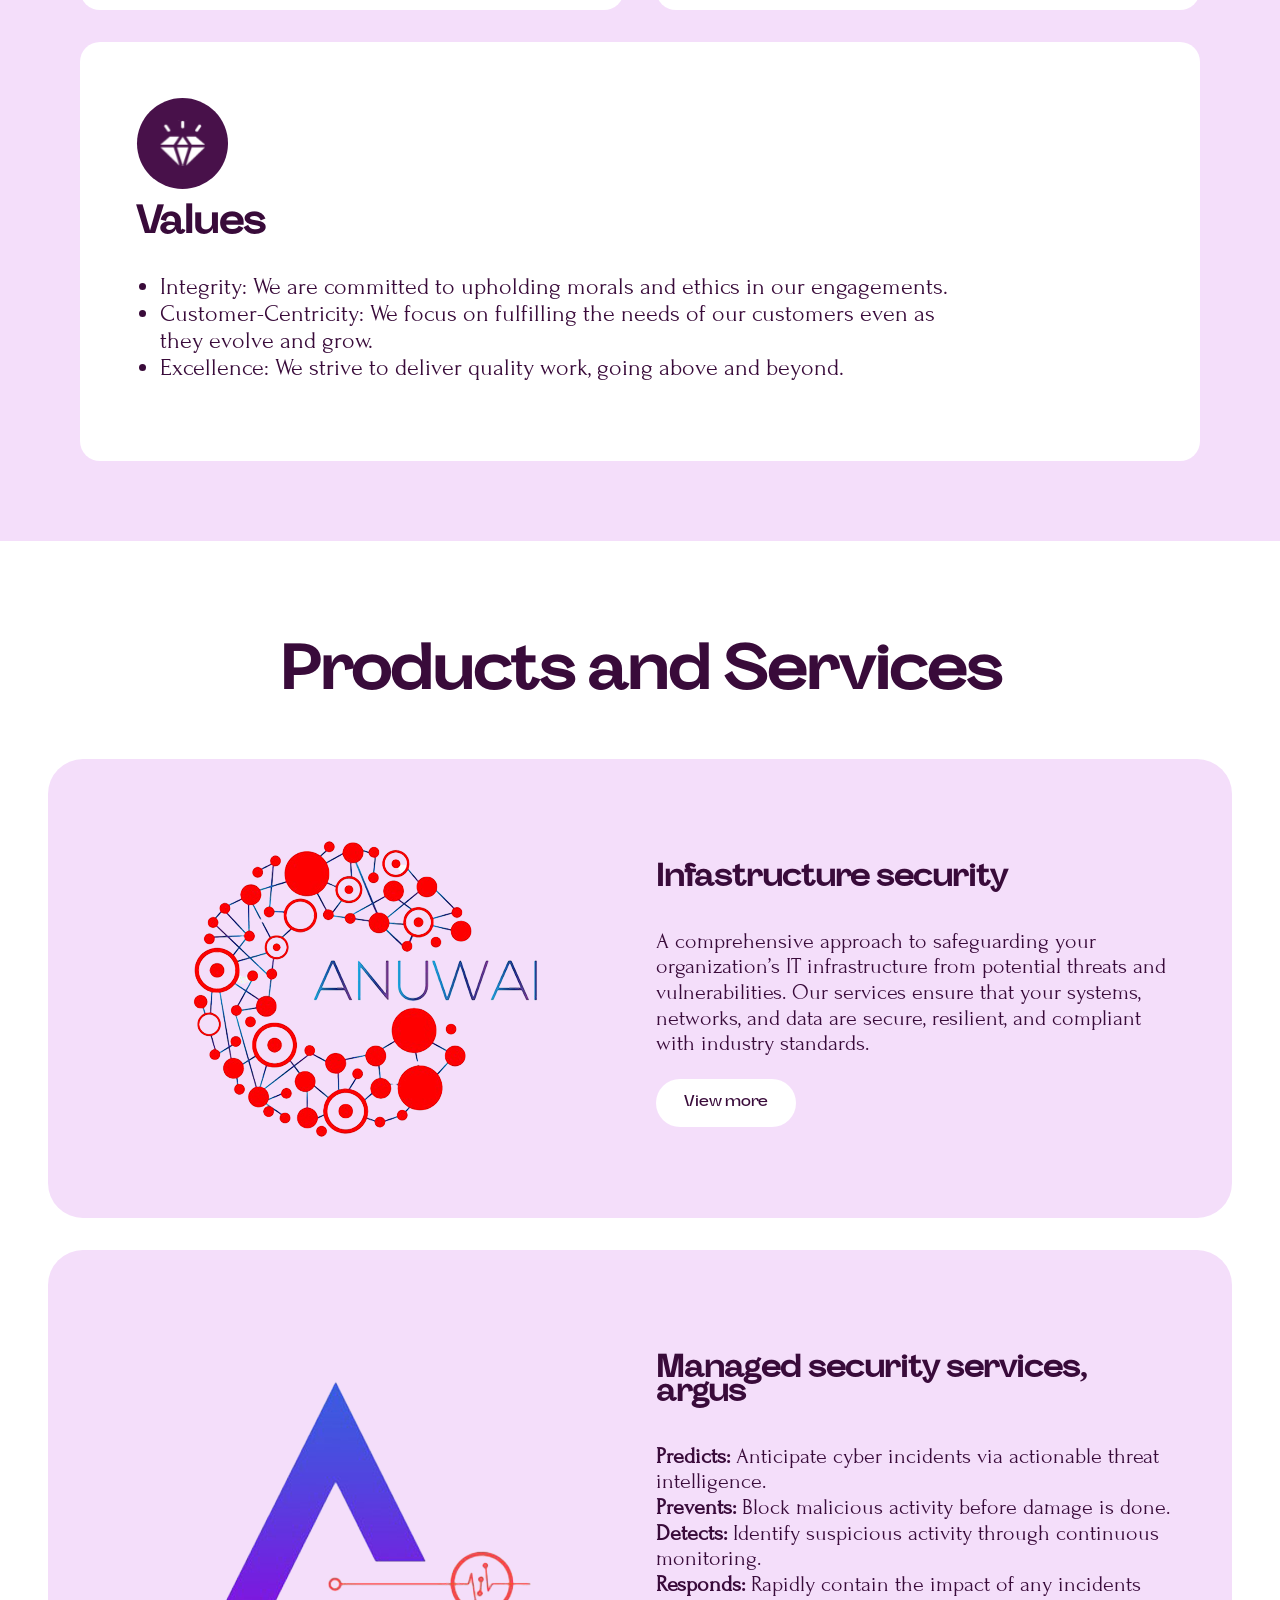
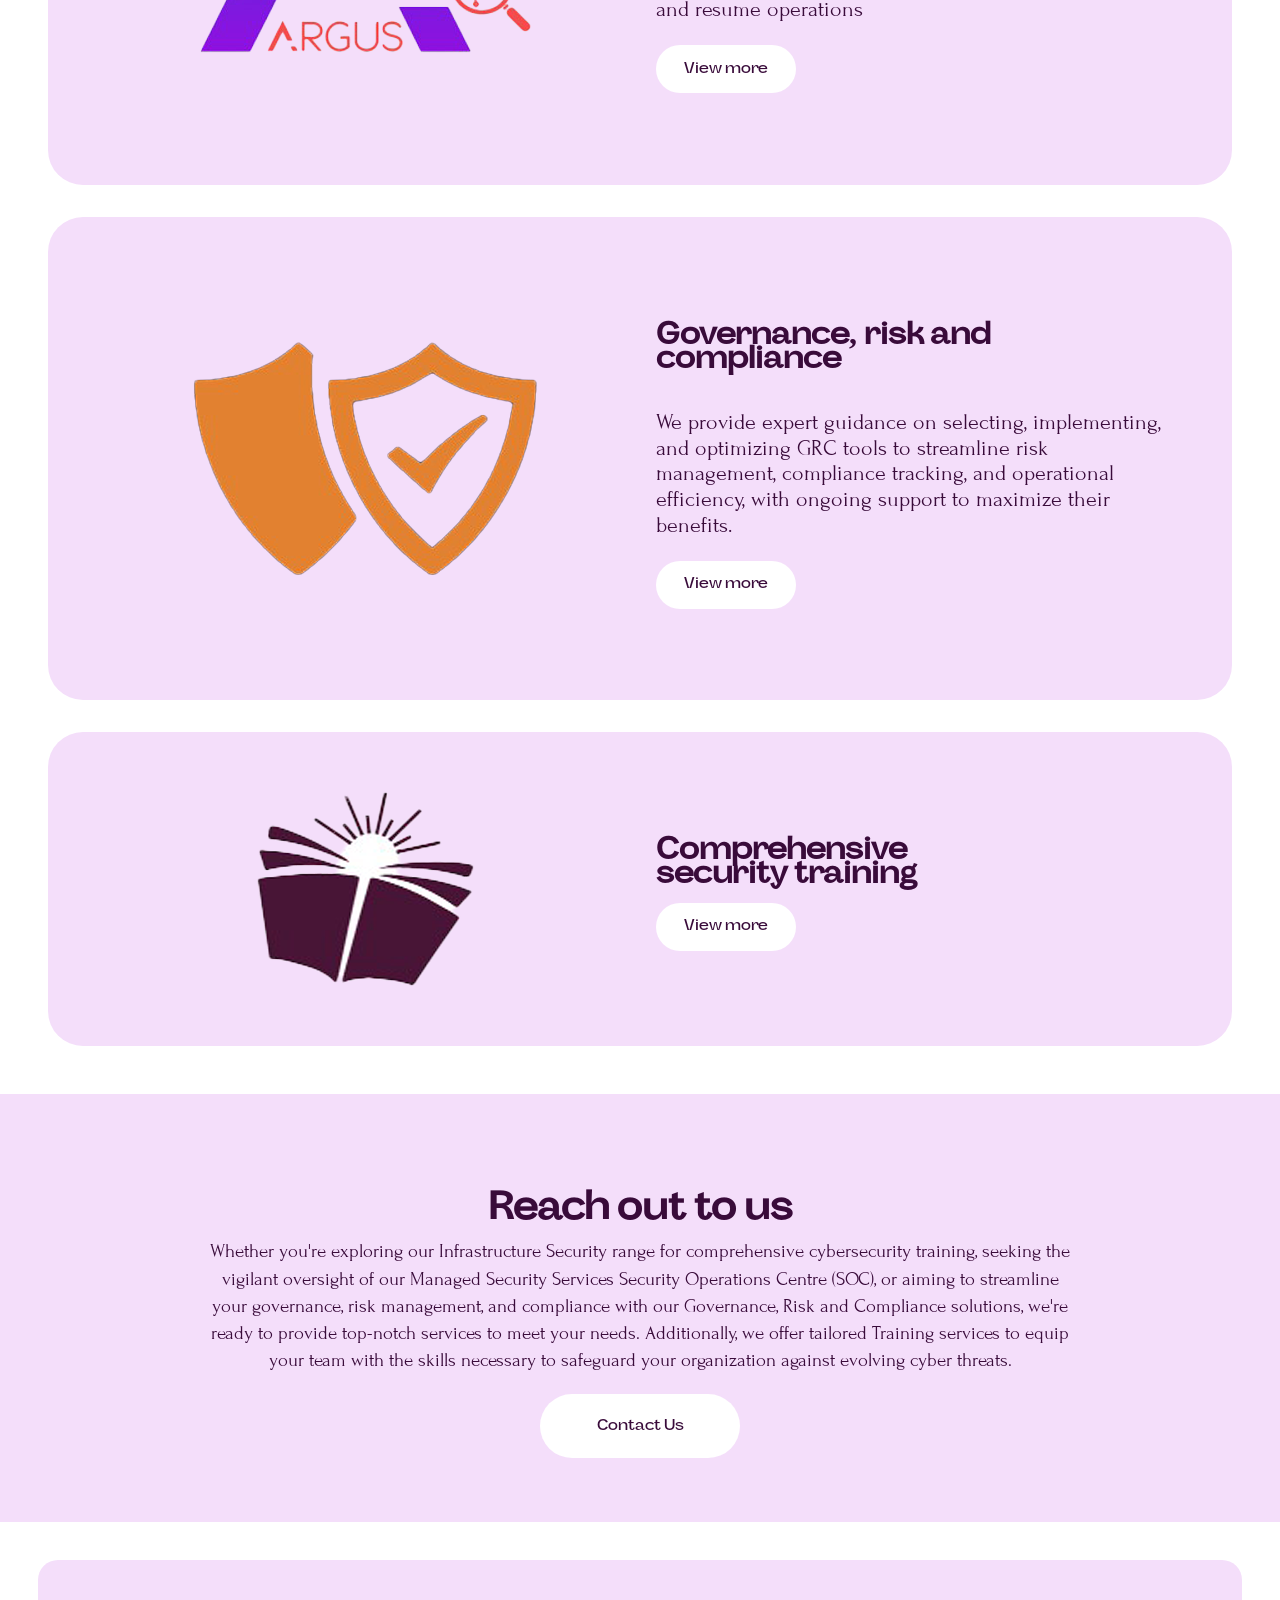
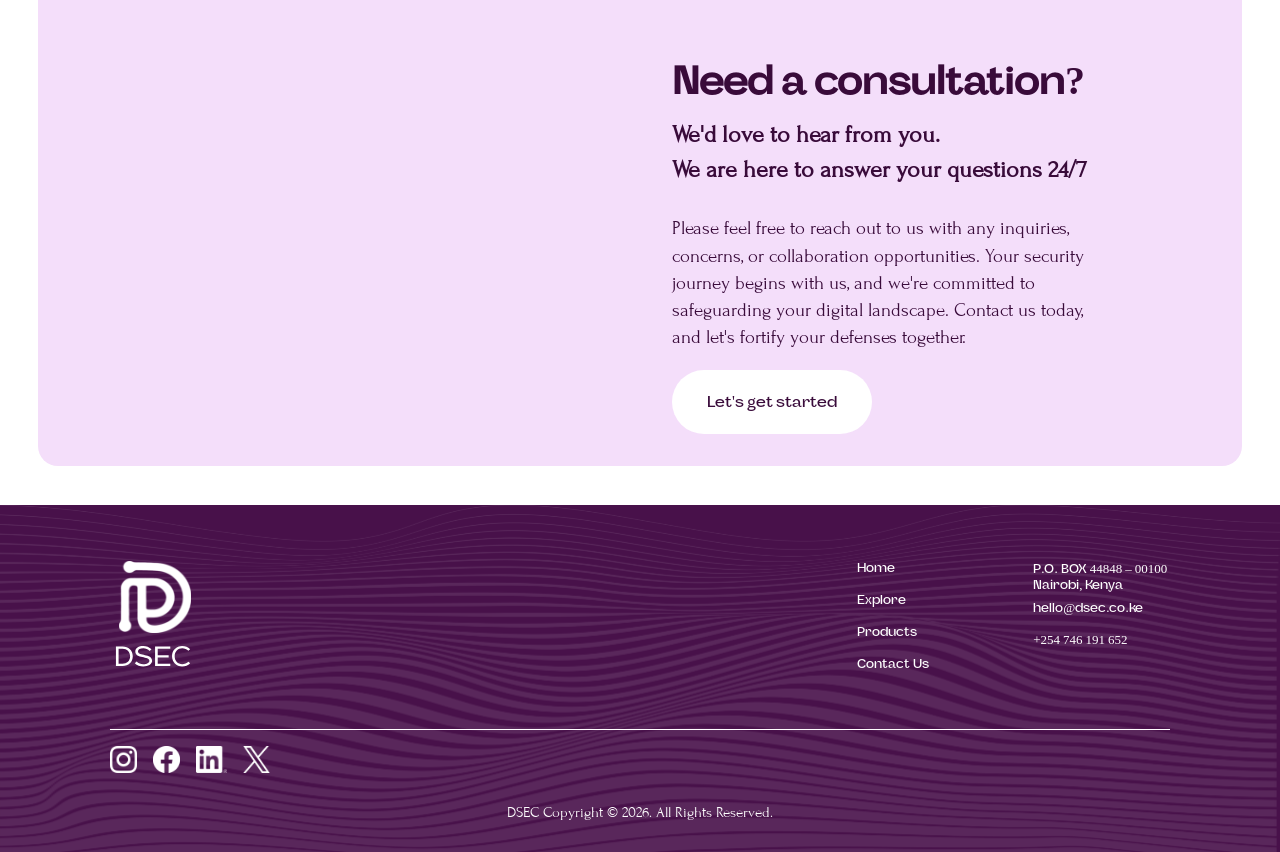
==== commit e00bbd0e: "deploy: 59b4a8b27d46f0b11cf15a4982a052b8fb85a977" ====
--- a/dev/index.html
+++ b/dev/index.html
@@ -21,9 +21,11 @@
       <div class="descr">
         <div class="text">
           <p>Defensive Cybersecurity Solutions</p>
-        </div>
-        <button class="dsec-btn started">get started</button>
-        <img src="assets/img/home_laptop.png" alt="Laptop Image" />
+          <button class="dsec-btn started">get started</button>
+        </div>
+        <div class="descr-img">
+          <img src="assets/img/home_laptop.png" alt="Laptop Image" />
+        </div>
       </div>
     </section>
     <section class="about-us">
@@ -150,6 +152,11 @@
     <section class="contacts" id="contact">
       <div class="reach-out">
         <h2>Reach out to us</h2>
+        <div class="reach-out-title-mobile">
+          <img src="assets/img/reach-out-star.svg" alt="Cybersecurity-Stars" />
+          <h3>Reach out to us</h3>
+          <img src="assets/img/reach-out-star.svg" alt="Cybersecurity-Stars" />
+        </div>
         <p>
           Whether you're exploring our Infrastructure Security range for
           comprehensive cybersecurity training, seeking the vigilant oversight
@@ -228,7 +235,9 @@
         /></a>
       </div>
       <div class="copyright">
-        <p>DSEC Copyright &copy; <span id="year"></span>. All Rights Reserved.</p>
+        <p>
+          DSEC Copyright &copy; <span id="year"></span>. All Rights Reserved.
+        </p>
         <script>
           const yearElement = document.querySelector("#year");
           const currentYear = new Date().getFullYear();
--- a/dev/styles.css
+++ b/dev/styles.css
@@ -133,34 +133,35 @@
   border-radius: 30px;
 }
 
-.descr {
-  display: flex;
-  flex-direction: column;
+.hero .descr {
+  display: flex;
+  flex-direction: row;
   align-items: center;
   justify-content: space-between;
+  padding-right: 5rem;
+  margin-top: 1rem;
+
+  @media (max-width: 767px) {
+    flex-direction: column;
+    gap: 1.5rem;
+  }
 }
 
 .descr .text {
-  display: flex;
-  flex-direction: row;
-  justify-content: center;
-  align-self: flex-start;
   font-size: 6.5rem;
   color: white;
   line-height: 6.5rem;
   width: 70%;
   text-align: left;
   margin-left: 1rem;
-}
-
-.descr img {
-  display: flex;
-  flex-direction: row;
-  justify-content: center;
-  align-self: flex-end;
-  align-items: first baseline;
-  margin-top: -27rem;
-  margin-right: 2rem;
+
+  @media (max-width: 767px) {
+    justify-content: center;
+    width: 100%;
+  }
+}
+
+.descr-img {
   width: 495px;
   height: 614px;
 }
@@ -169,10 +170,9 @@
 .about-us {
   background-color: #f4defa;
   padding: 2rem;
-}
-@media (max-width: 480px) {
-  .about-us {
-    padding: 1rem 1rem;
+
+  @media (max-width: 767px) {
+    padding: 1rem;
   }
 }
 .about {
@@ -232,18 +232,21 @@
   justify-content: center;
   border-radius: 20px;
   padding: 5%;
+  align-items: start;
+
+  @media (max-width: 767px) {
+    /* border: 1px solid red; */
+  }
 }
 .card p {
   text-align: left;
   font-size: 1.3rem;
   width: 100%;
-  padding-left: 1rem;
   font-family: "forum-regular";
   color: #390b3a;
 }
 .card h2 {
   margin: 0.5rem 0;
-  padding-left: 1rem;
 }
 .card ul {
   padding-left: 1.5rem;
@@ -264,17 +267,19 @@
   display: flex;
   flex-direction: column;
   align-items: center;
+  padding: 3rem;
 }
 .Products-and-services h2 {
   color: #390b3a;
   text-align: center;
+  font-size: 4rem;
+  line-height: 4rem;
 }
 .products-cards {
   display: grid;
   gap: 2rem;
   grid-template-columns: 1fr;
   grid-template-rows: auto;
-  margin: 4rem;
 }
 
 .cards {
@@ -284,13 +289,13 @@
   grid-template-columns: repeat(2, 1fr);
   grid-template-rows: auto;
   border-radius: 35px;
-  padding: 10px;
+  padding: 5%;
 }
 
 @media (max-width: 768px) {
   .cards {
     grid-template-columns: 1fr;
-    padding: 4px;
+    
   }
   .content,
   h3 {
@@ -300,7 +305,6 @@
     justify-items: center;
     justify-content: center;
     width: 100%;
-    padding: 0;
     margin: 0;
   }
 }
@@ -319,16 +323,17 @@
     justify-content: center;
     text-align: center;
     width: 100%;
-    padding: 0;
     margin: 0;
   }
 }
 .cards-img {
-  /* border: 1px red solid; */
-  display: flex;
-  padding: 6%;
-  justify-content: center;
-  align-items: center;
+  display: flex;
+  justify-content: center;
+  align-items: center;
+
+  @media (max-width: 768px) {
+    margin: 5%;
+  }
 }
 .content {
   display: flex;
@@ -341,13 +346,11 @@
   font-size: 2rem;
   line-height: 1.5rem;
   color: #390b3a;
-  width: 70%;
   margin-bottom: 1rem;
 }
 .cards p {
   font-family: "forum-regular";
   color: #390b3a;
-  width: 70%;
   font-size: 1.4rem;
 }
 .cards-btn {
@@ -371,21 +374,43 @@
   background-color: #390b3a;
   color: white;
 }
-/* 4th section*/
+/* Reach Out section*/
 .reach-out {
   background-color: #f4defa;
   display: flex;
   flex-direction: column;
   align-items: center;
   justify-content: center;
-  padding: 3.5%;
+  padding: 5%;
   text-align: center;
+}
+.reach-out-title-mobile {
+  display: none;
+
+  @media (max-width: 768px) {
+    display: block;
+    color: #390b3a;
+    display: flex;
+    flex-direction: row;
+    width: 80%;
+    font-size: 2rem;
+  }
+  
+  @media (max-width: 480px) {
+    
+    width: 100%;
+    font-size: 1.5rem;
+  }
 }
 
 .reach-out h2 {
   text-align: center;
   color: #390b3a;
   margin-bottom: -0.5rem;
+
+  @media (max-width: 768px) {
+    display: none;
+  }
 }
 
 .reach-out p {
@@ -430,6 +455,12 @@
   border-radius: 20px;
   margin: 3%;
   padding: 2rem;
+  
+  @media (max-width: 768px) {
+  
+    
+  }
+  
 }
 
 .consultation-content {
@@ -494,7 +525,7 @@
     text-align: center;
     margin: 3rem;
   }
-  .consultation-content,
+  /* .contacts .consultation-content,
   h3,
   h2 {
     display: flex;
@@ -505,7 +536,7 @@
     text-align: center;
     width: 100%;
     line-height: 3rem;
-  }
+  } */
   .consultation-img {
     display: flex;
     flex-direction: column;
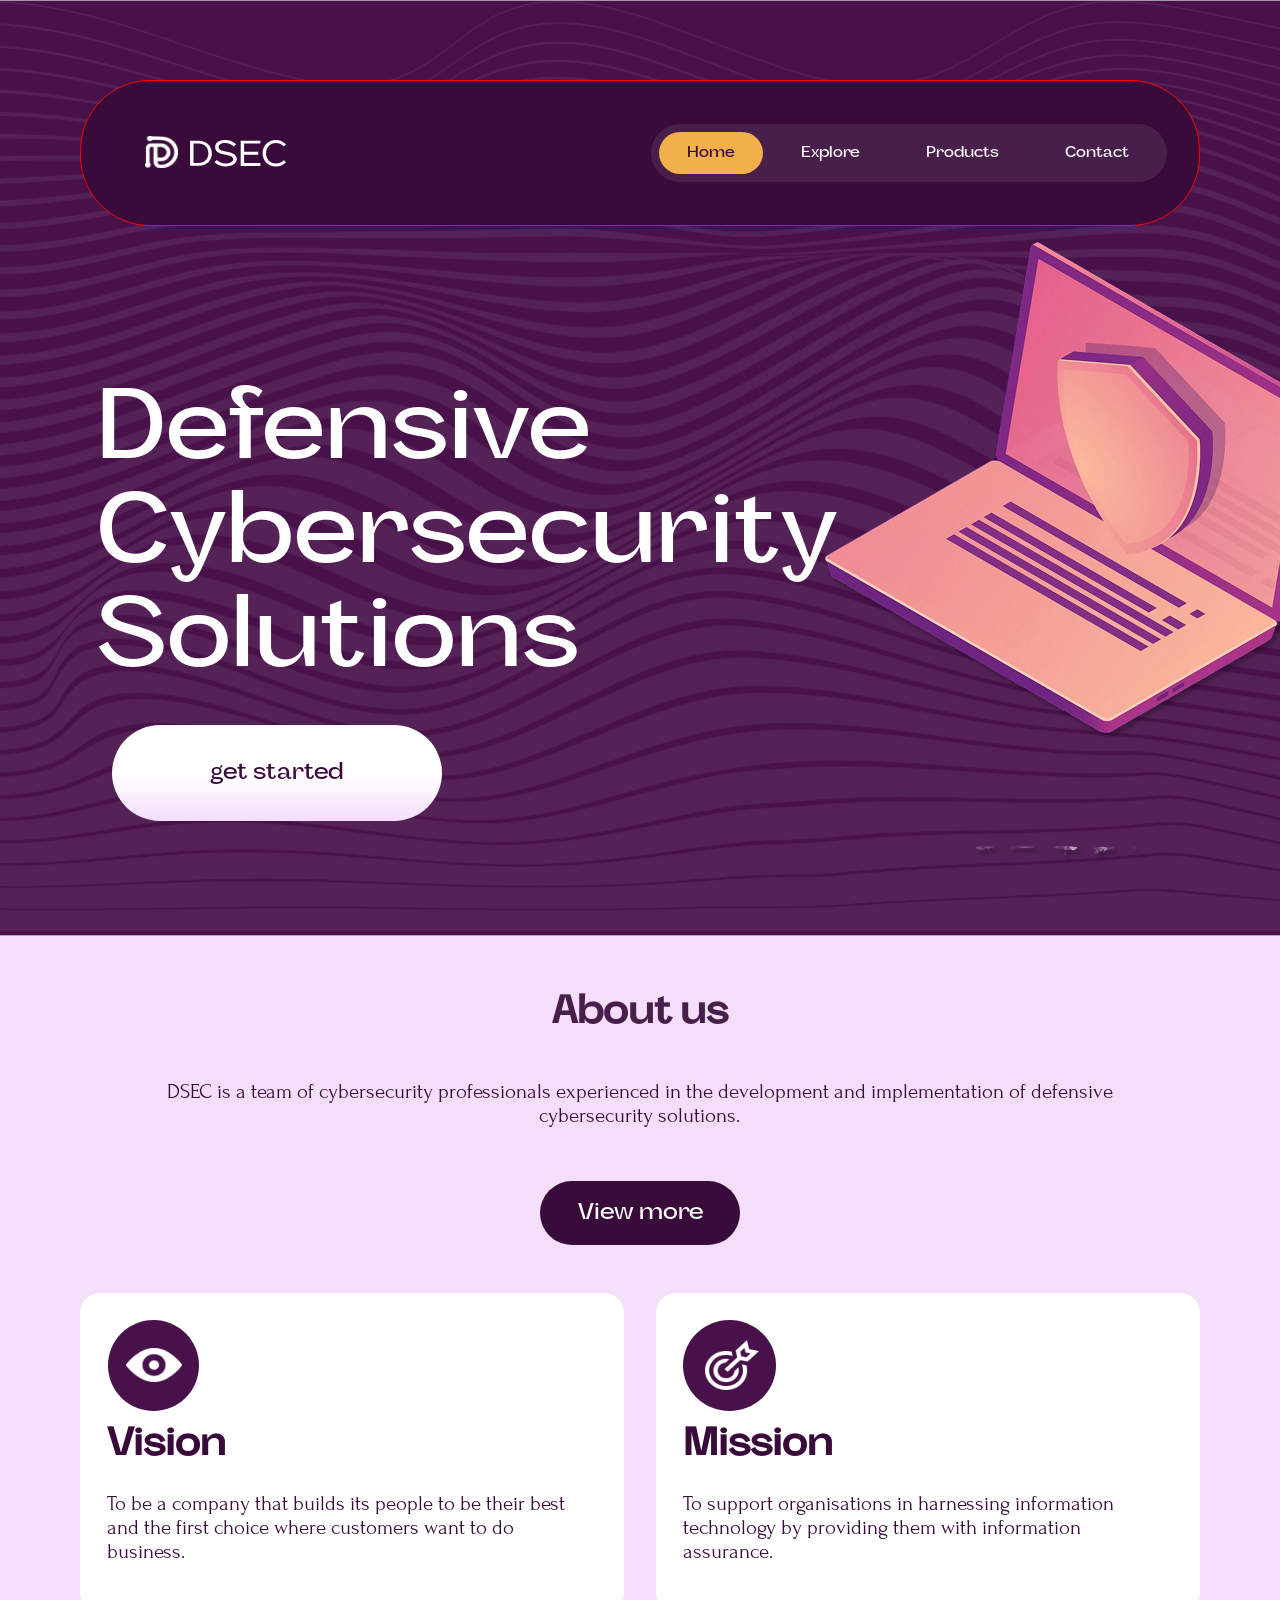
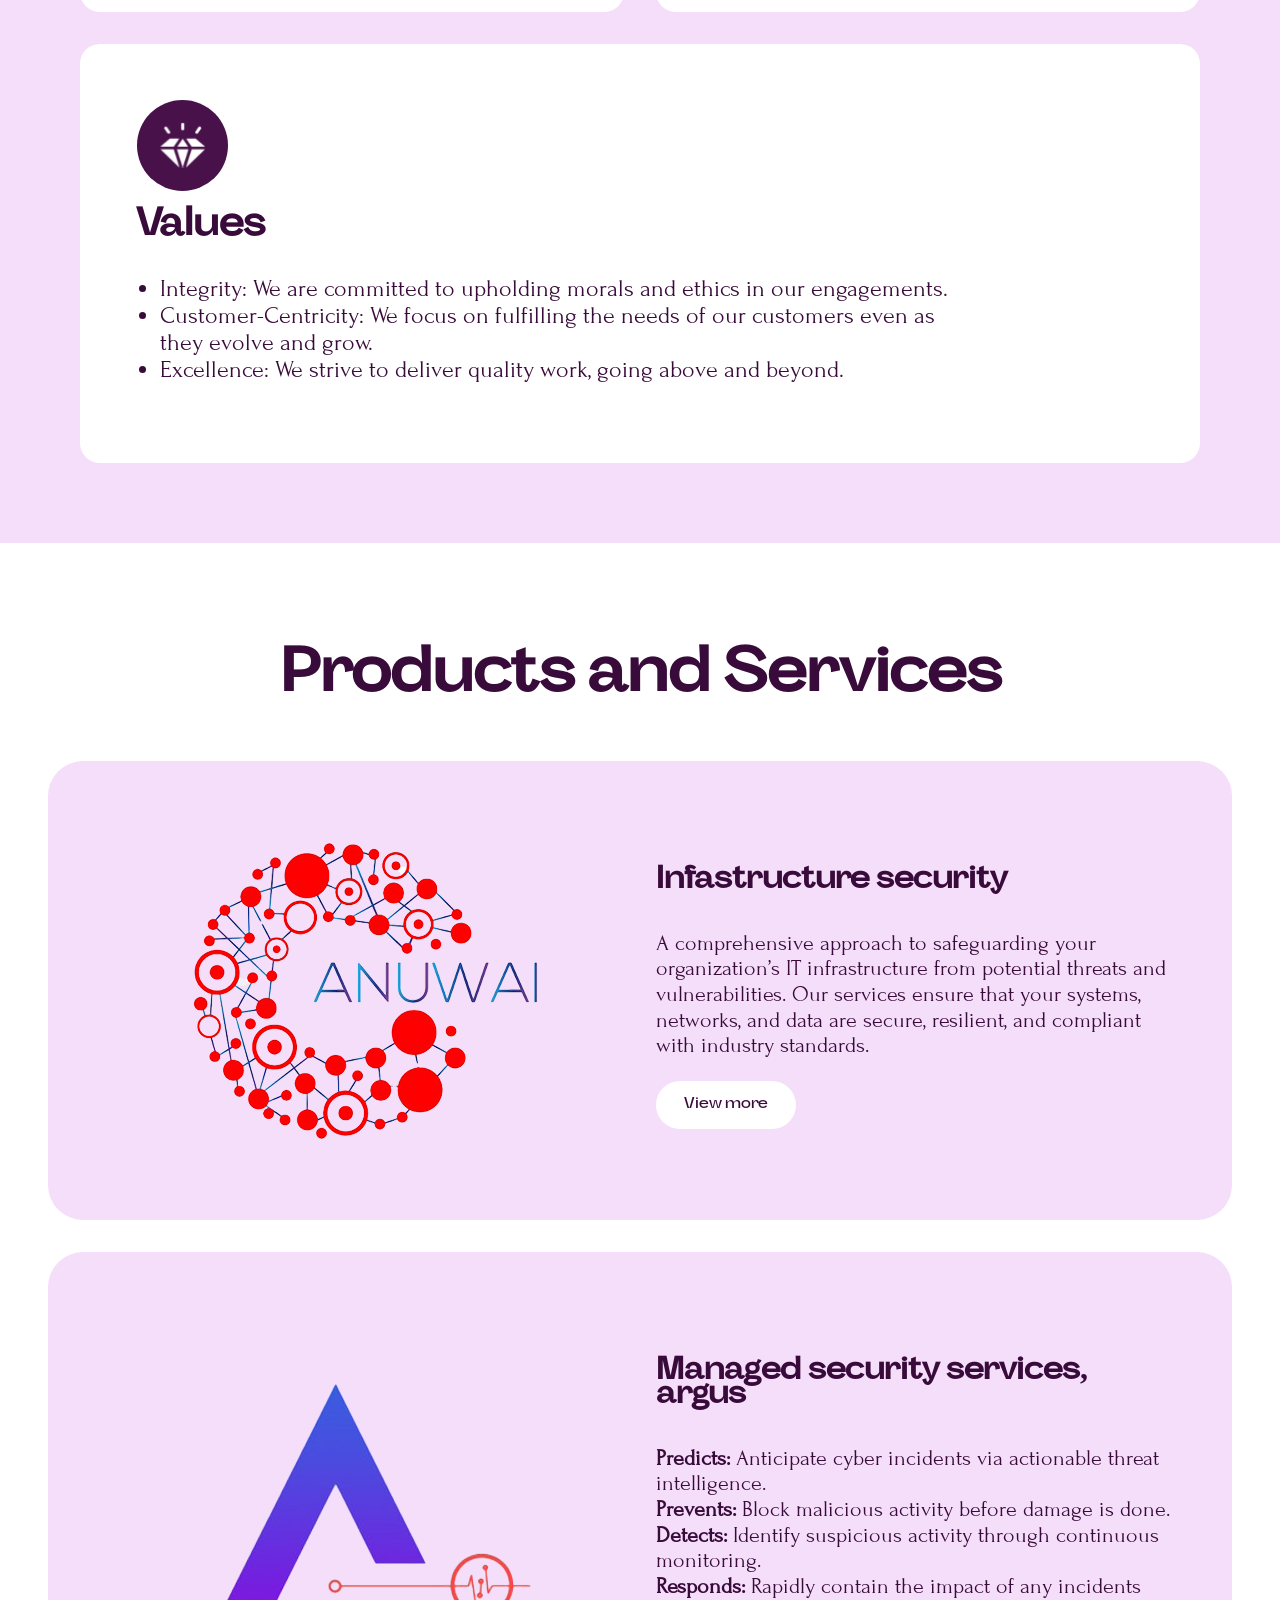
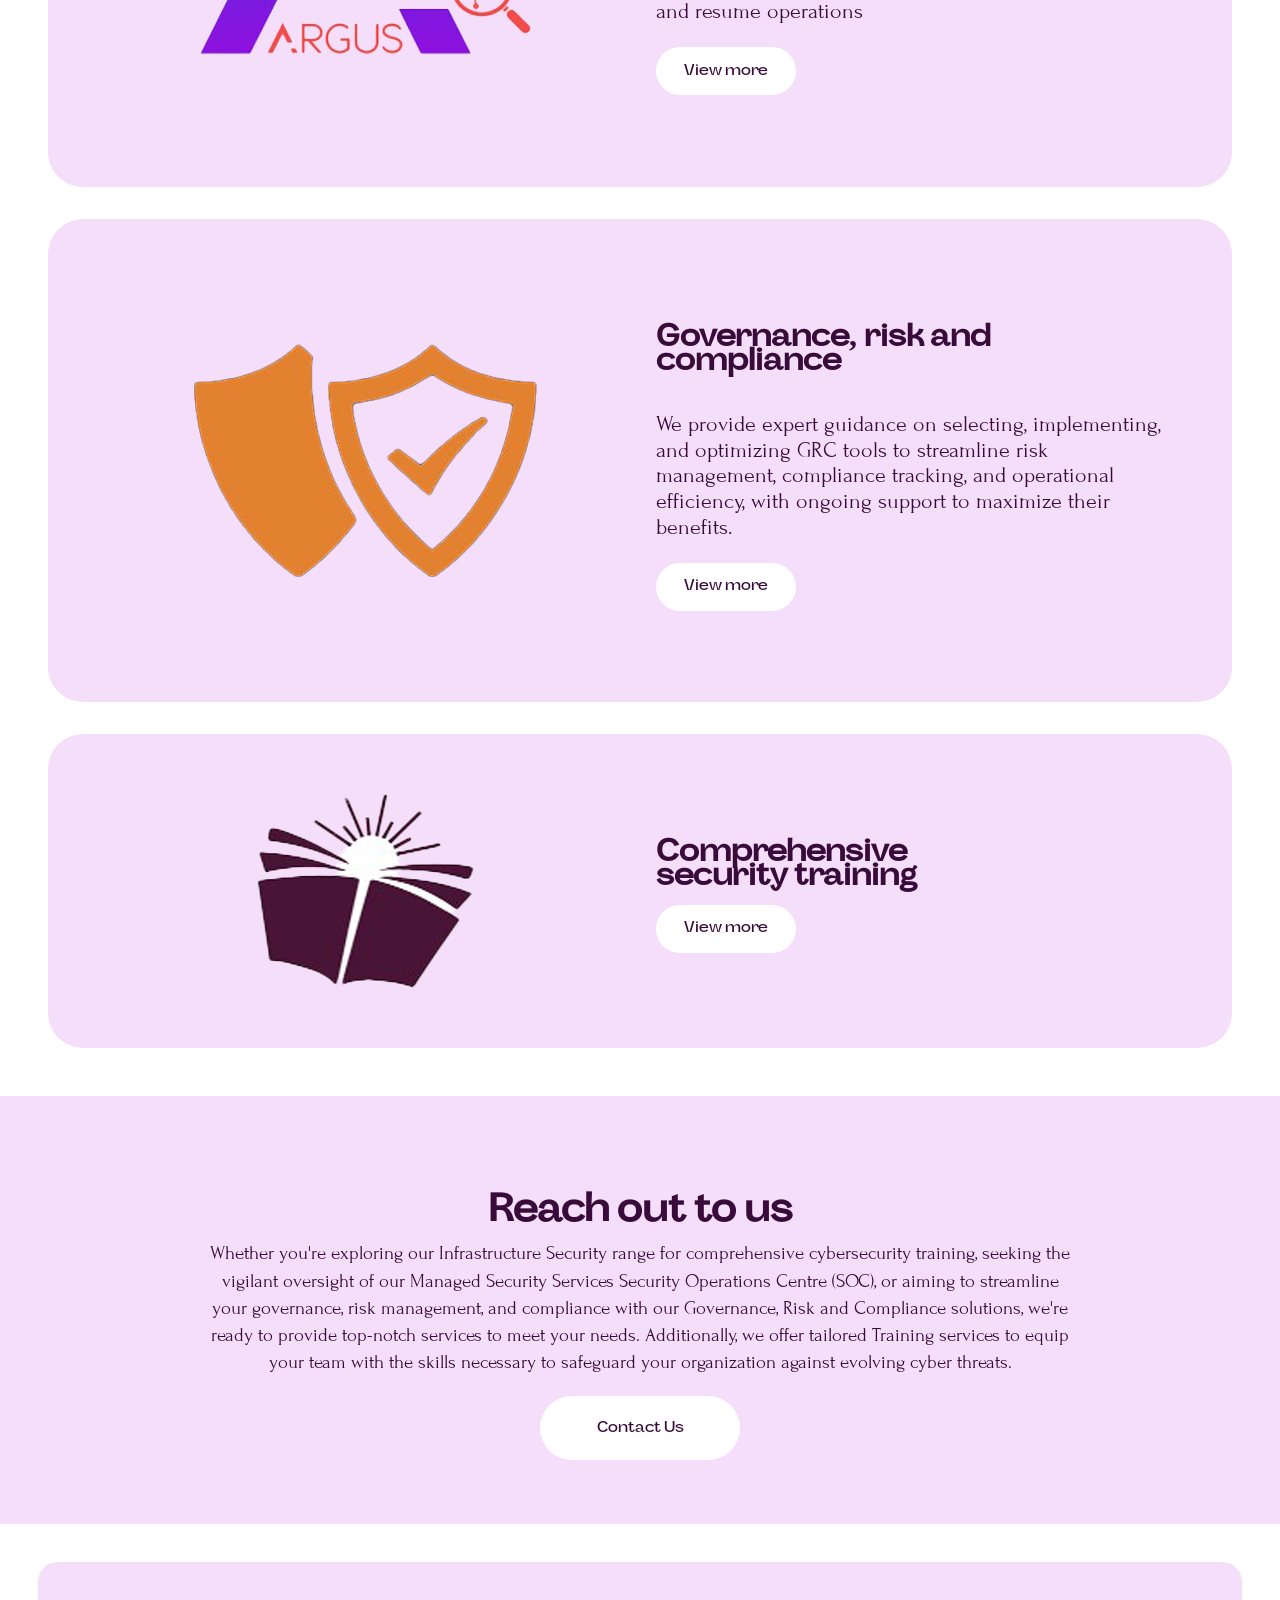
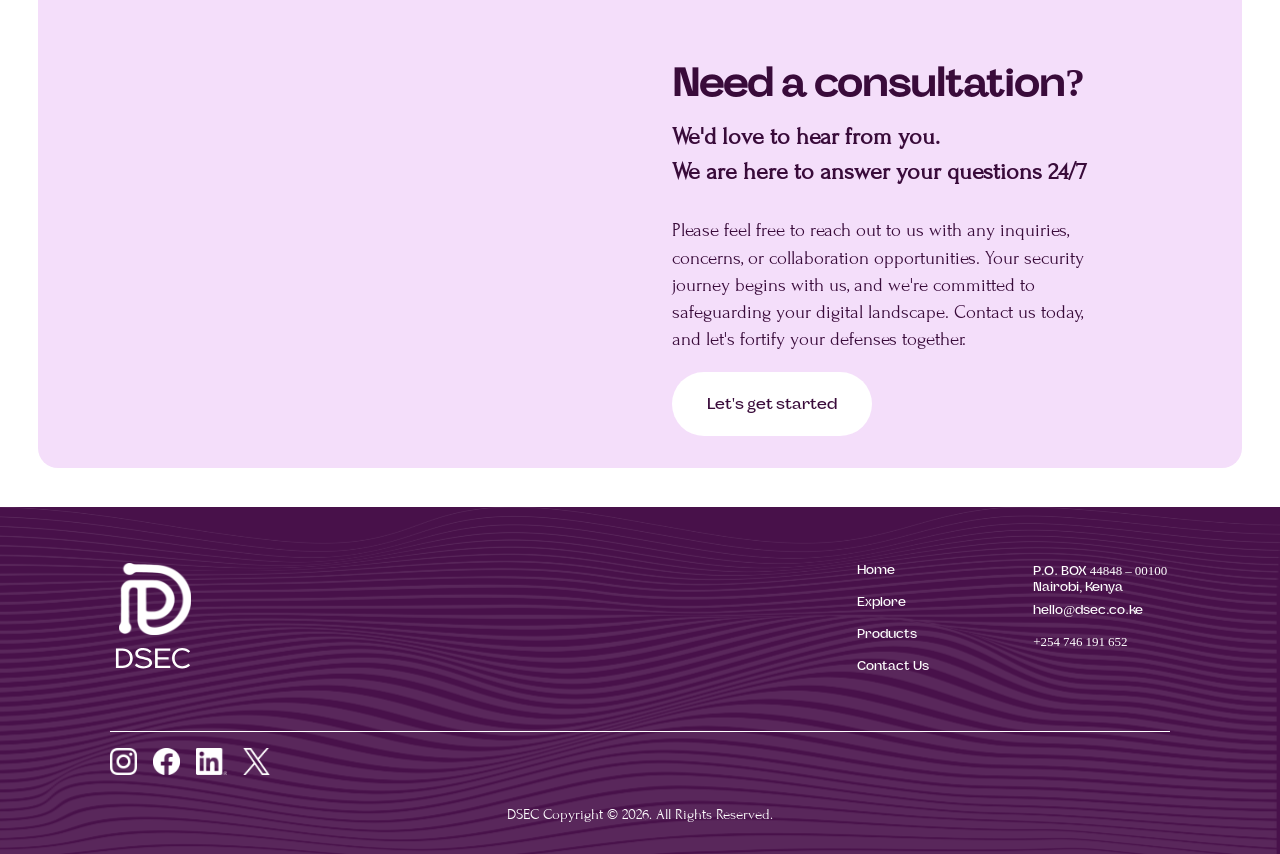
==== commit abb30772: "deploy: dbd6f46e6df8917096f3cc6959b64664ae663f61" ====
--- a/dev/index.html
+++ b/dev/index.html
@@ -10,14 +10,27 @@
   <body>
     <section class="hero" id="home">
       <nav>
-        <a href="#home"><img class="logo" src="assets/img/nav-logo.svg" /></a>
-        <ul>
+        <ul class="sidebar">
+       
+         <li class="closebutton" onclick= hideSidebar()><a href="#"><img src="assets/img/cross.png" alt="" ></a></li>
           <li><a href="#home" class="active" target="_blank">Home</a></li>
           <li><a href="vision-mission-values" target="_blank">Explore</a></li>
           <li><a href=".Products-and-services" target="_blank">Products</a></li>
           <li><a href="footer" target="_blank">Contact</a></li>
         </ul>
+
+       <a href="#home" class="hideonmobile"><img class="logo" src="assets/img/nav-logo.svg"/></a> 
+        <ul >
+          <li class="hidesidebar"><a href="#home" class="active" target="_blank">Home</a></li>
+          <li class="hidesidebar"><a href="vision-mission-values" target="_blank">Explore</a></li>
+          <li class="hidesidebar"><a href=".Products-and-services"target="_blank">Products</a></li>
+          <li class="hidesidebar"><a href="footer" target="_blank">Contact</a></li>
+          <li class="menubutton" onclick= showSidebar()><a href="#"><img src="assets/img/burger-menu.png" alt=""></a></li>
+        </ul>
       </nav>
+
+      
+
       <div class="descr">
         <div class="text">
           <p>Defensive Cybersecurity Solutions</p>
@@ -245,5 +258,15 @@
         </script>
       </div>
     </footer>
+    <script>
+      function showSidebar(){
+        const sidebar = document.querySelector('.sidebar')
+        sidebar.style.display = 'flex'
+      }
+      function hideSidebar(){
+         const sidebar = document.querySelector('.sidebar')
+        sidebar.style.display = 'none'
+      }
+    </script>
   </body>
 </html>
--- a/dev/styles.css
+++ b/dev/styles.css
@@ -87,6 +87,8 @@
   justify-content: space-between;
   border-radius: 70px;
   padding: 2rem;
+  border: 1px solid red;
+
 }
 
 nav img {
@@ -131,6 +133,46 @@
   background-color: #f1b04c;
   color: #390b3a;
   border-radius: 30px;
+}
+.sidebar{
+  position:fixed;
+  top: 0;
+  right: 0;
+  height: 92%;
+  width: 15.9rem;
+  z-index: 999;
+  background-color: #390b3a80;
+  backdrop-filter: blur(10px);
+  display: none;
+  flex-direction: column;
+  align-items: flex-start;
+  justify-content: flex-start;
+}
+.sidebar li{
+  width: 100%;
+}
+.sidebar a{
+  width: 100%;
+}
+.menubutton{
+  display: none;
+  
+}
+@media(max-width: 992px){
+  .hidesidebar{
+    display: none;
+    border-radius: 0;
+  }
+  .menubutton{
+    display: block;
+  }
+}
+@media(max-width: 480px){
+  .sidebar{
+    width: 100%;
+    height: 112%;
+    border-radius: 0;
+  }
 }
 
 .hero .descr {
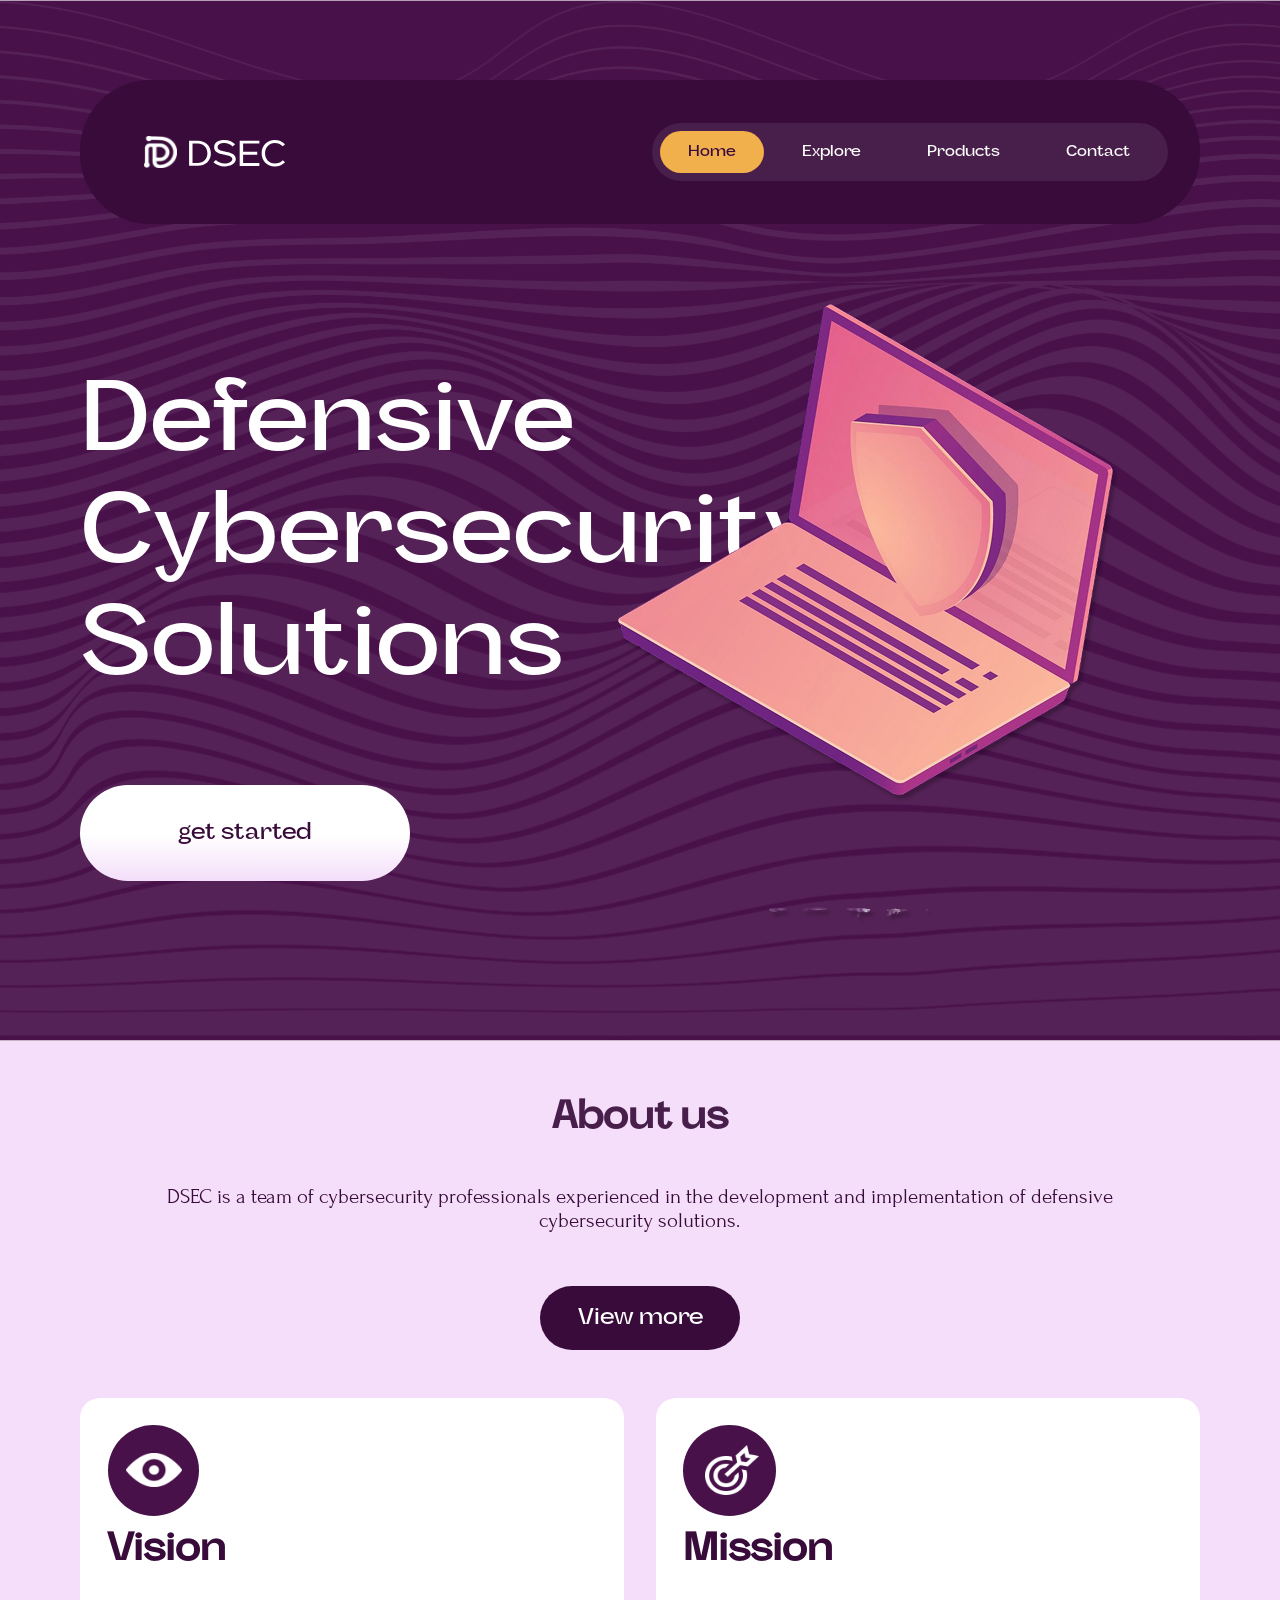
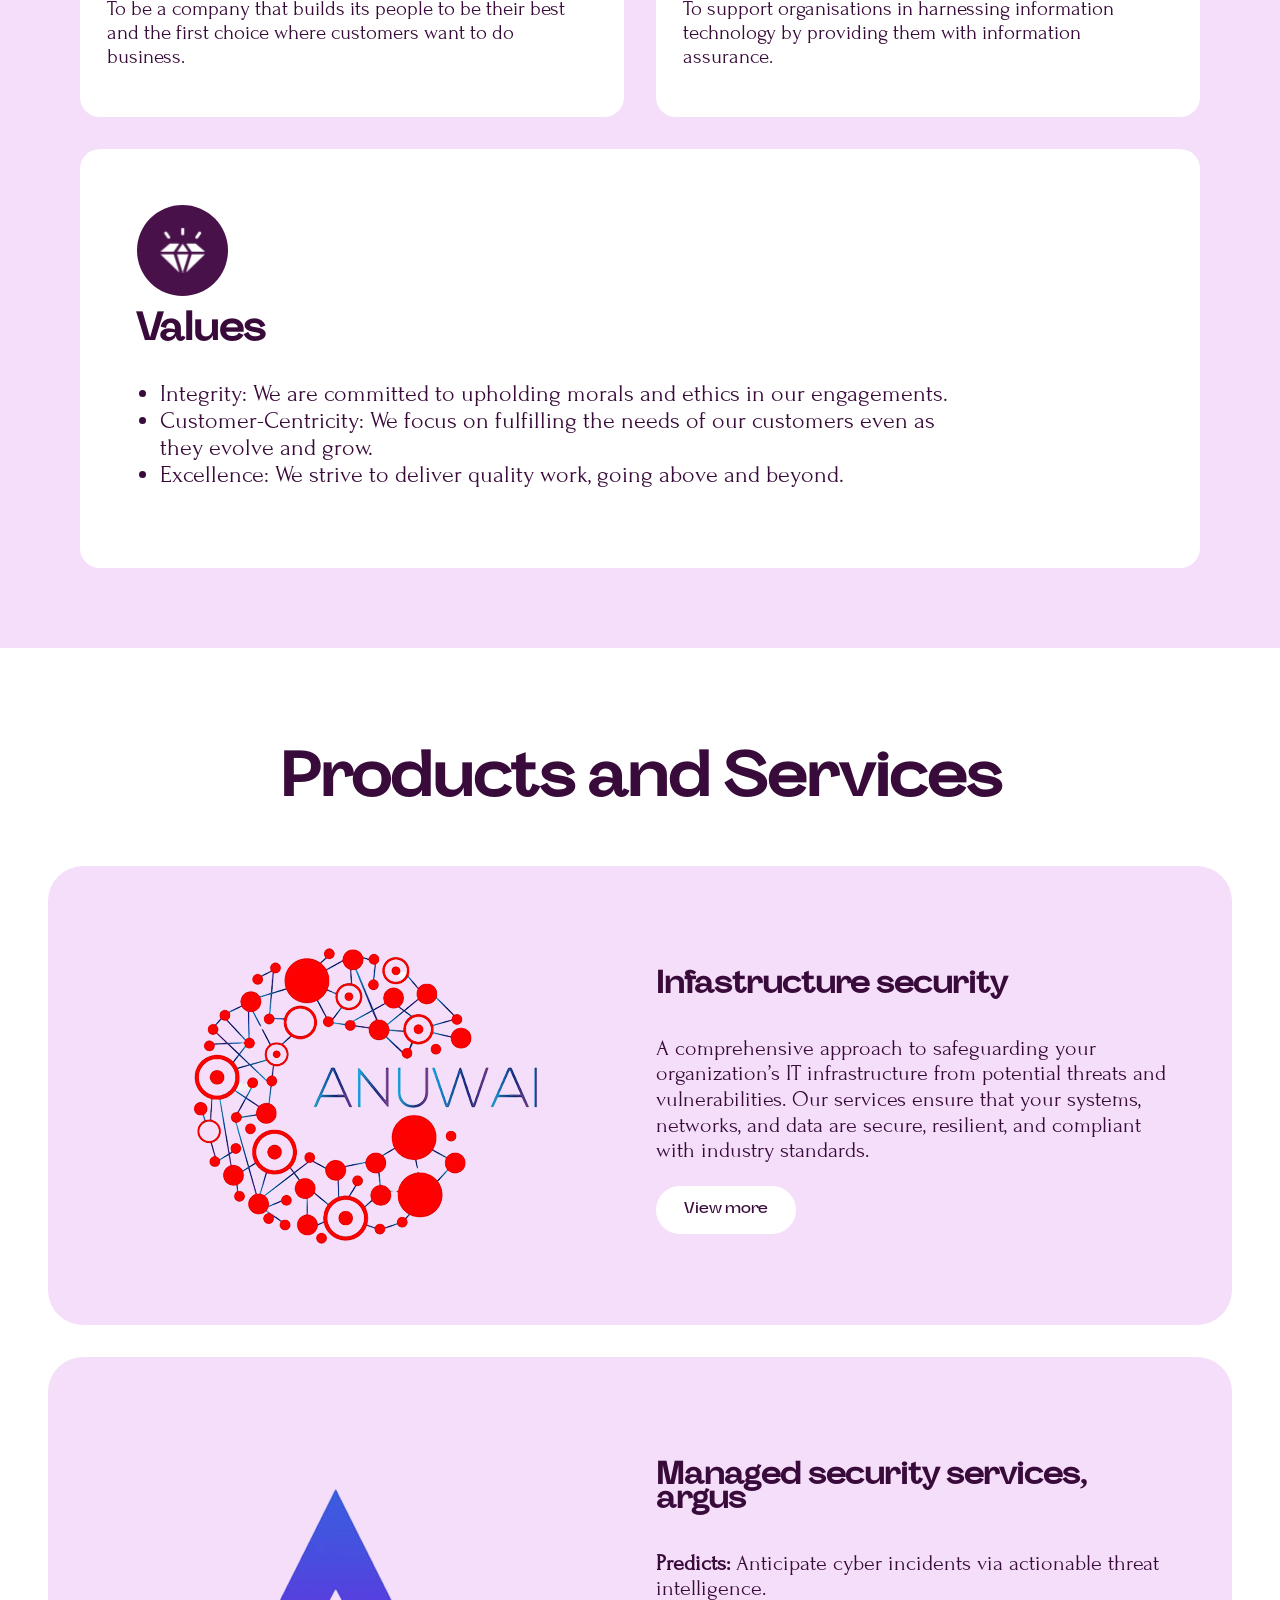
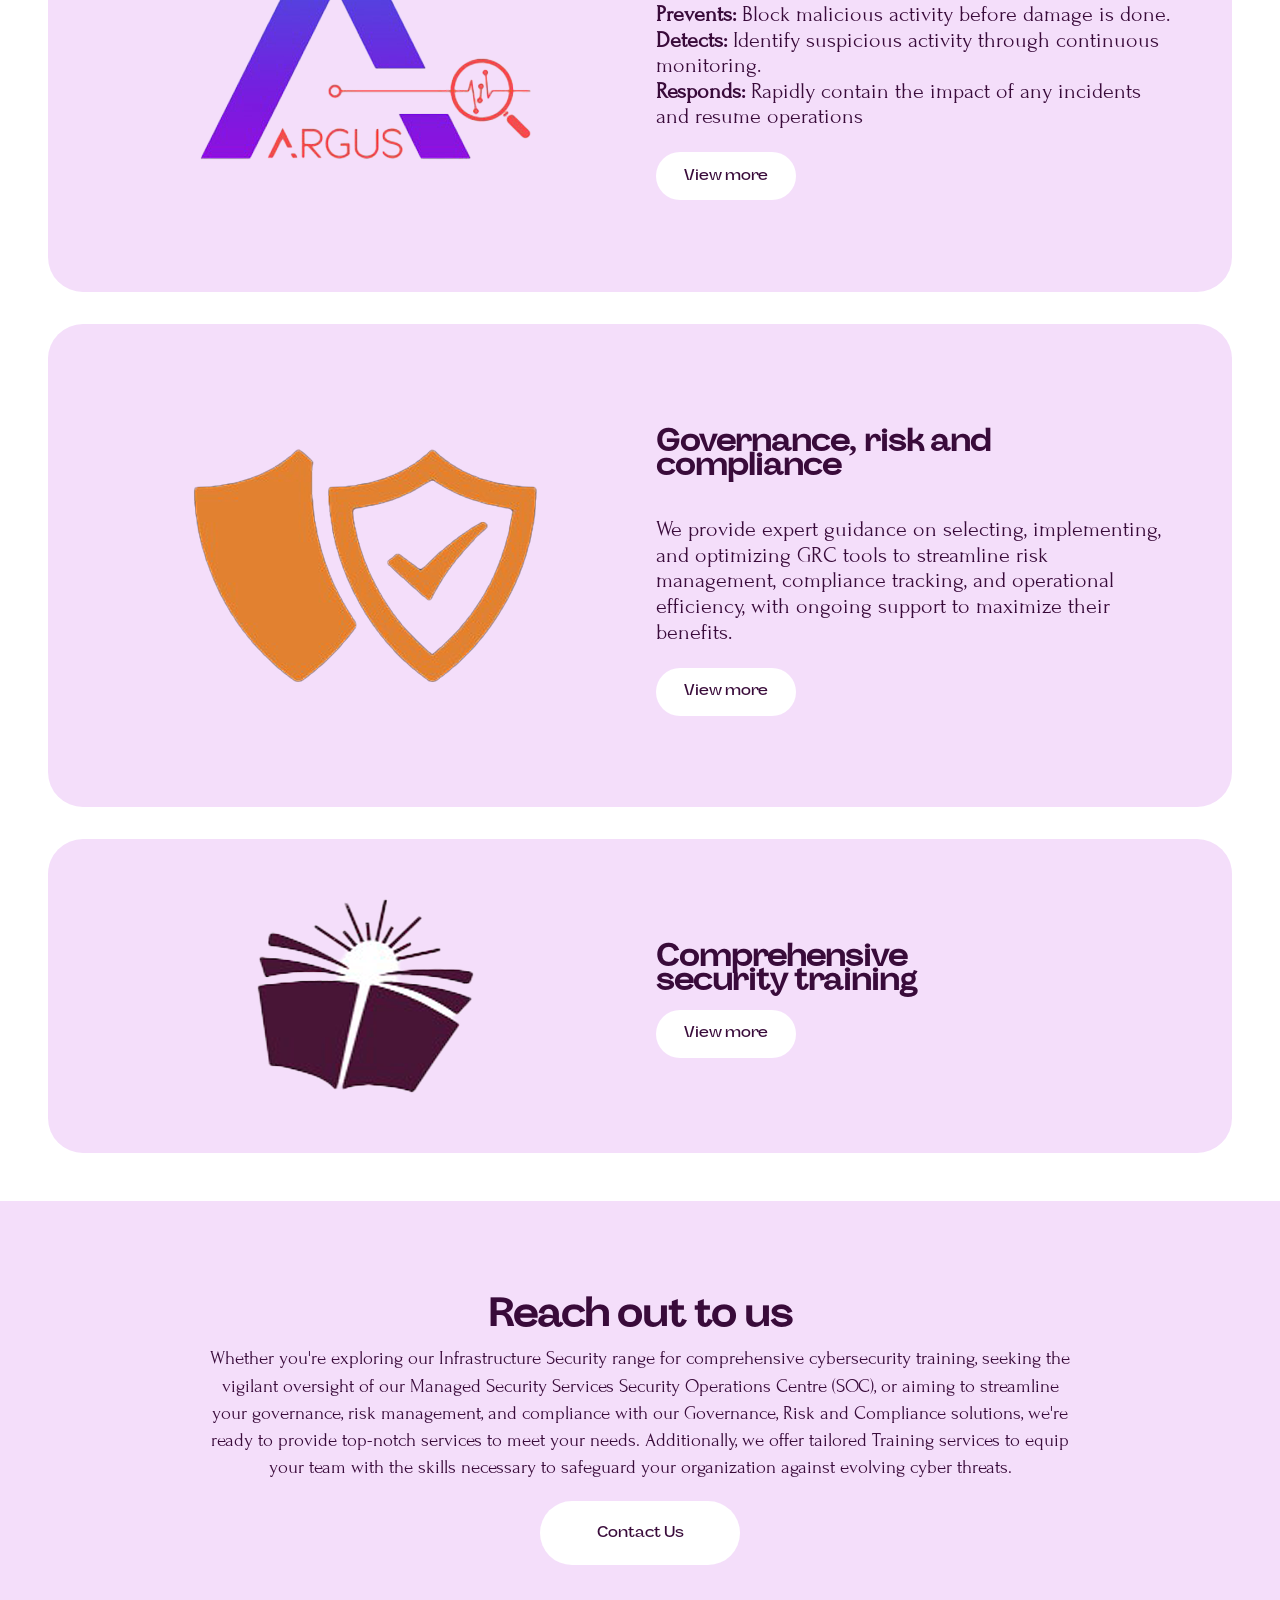
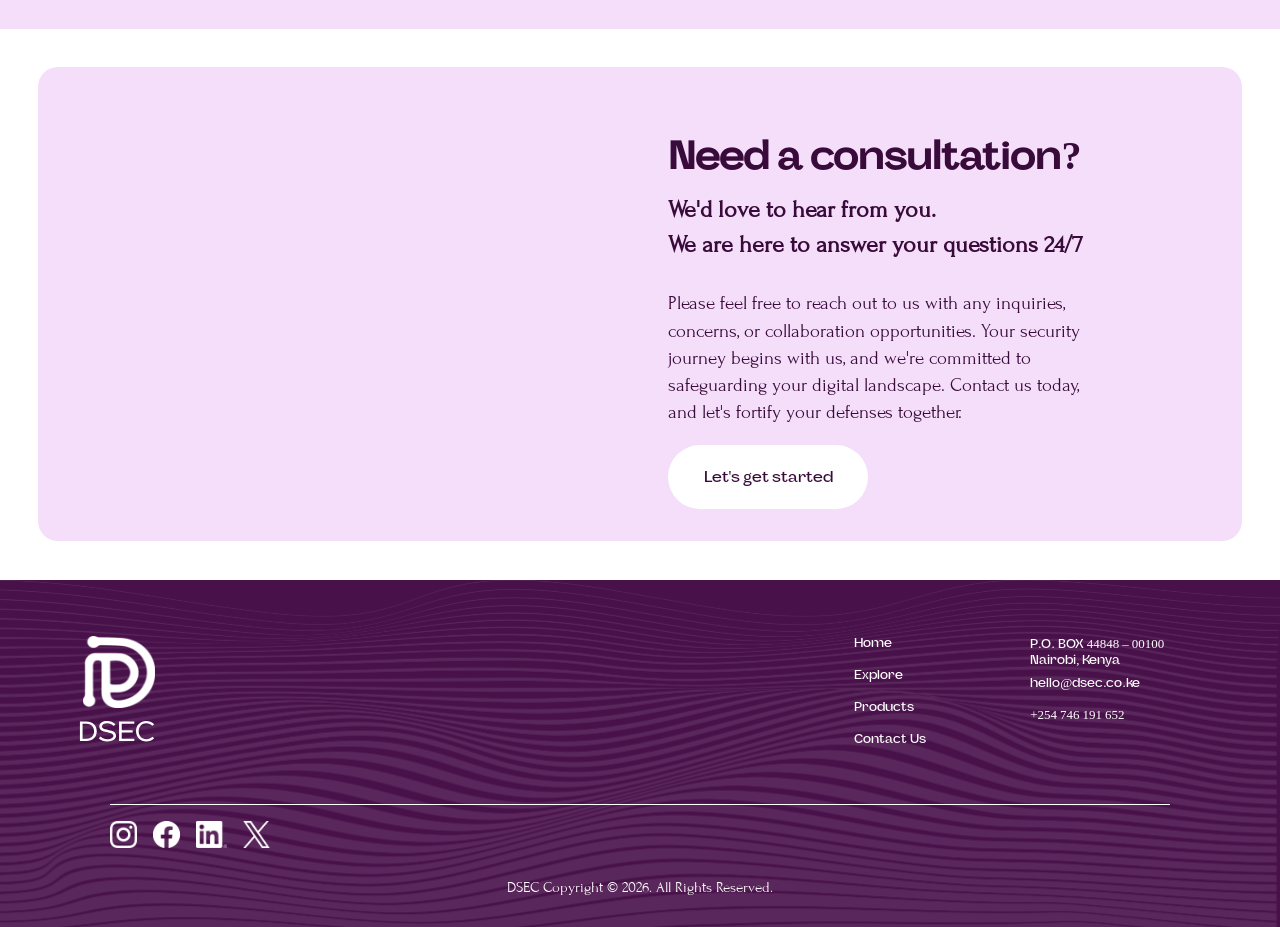
==== commit f58b03e3: "deploy: 93c53c8a876e88f46c2a1b7415ea2474afbbf0b3" ====
--- a/dev/index.html
+++ b/dev/index.html
@@ -11,44 +11,55 @@
     <section class="hero" id="home">
       <nav>
         <ul class="sidebar">
-       
-         <li class="closebutton" onclick= hideSidebar()><a href="#"><img src="assets/img/cross.png" alt="" ></a></li>
-          <li><a href="#home" class="active" target="_blank">Home</a></li>
-          <li><a href="vision-mission-values" target="_blank">Explore</a></li>
-          <li><a href=".Products-and-services" target="_blank">Products</a></li>
-          <li><a href="footer" target="_blank">Contact</a></li>
+          <a href="#" class="closebutton" onclick="hideSidebar()"
+            ><img src="assets/img/cross.png" alt=""
+          /></a>
+          <li>
+            <a href="#home" class="sidebar-active" >Home</a>
+          </li>
+          <li><a href="#about">Explore</a></li>
+          <li><a href="#products-and-services">Products</a></li>
+          <li><a href="#footer">Contact</a></li>
         </ul>
 
-       <a href="#home" class="hideonmobile"><img class="logo" src="assets/img/nav-logo.svg"/></a> 
-        <ul >
-          <li class="hidesidebar"><a href="#home" class="active" target="_blank">Home</a></li>
-          <li class="hidesidebar"><a href="vision-mission-values" target="_blank">Explore</a></li>
-          <li class="hidesidebar"><a href=".Products-and-services"target="_blank">Products</a></li>
-          <li class="hidesidebar"><a href="footer" target="_blank">Contact</a></li>
-          <li class="menubutton" onclick= showSidebar()><a href="#"><img src="assets/img/burger-menu.png" alt=""></a></li>
+        <img class="logo" src="assets/img/nav-logo.svg" />
+        <ul>
+          <li class="hidesidebar">
+            <a href="#home" class="active" >Home</a>
+          </li>
+          <li class="hidesidebar">
+            <a href="#about">Explore</a>
+          </li>
+          <li class="hidesidebar">
+            <a href="#products-and-services">Products</a>
+          </li>
+          <li class="hidesidebar">
+            <a href="#footer">Contact</a>
+          </li>
         </ul>
+       <a href="#" class="menubutton" onclick="showSidebar()"
+          ><img src="assets/img/burger-menu.png" alt=""
+        /></a>
       </nav>
-
-      
-
       <div class="descr">
         <div class="text">
           <p>Defensive Cybersecurity Solutions</p>
-          <button class="dsec-btn started">get started</button>
+        
         </div>
         <div class="descr-img">
-          <img src="assets/img/home_laptop.png" alt="Laptop Image" />
-        </div>
-      </div>
-    </section>
-    <section class="about-us">
-      <div class="about" id="about">
+          <img src="assets/img/home_laptop.png" alt="Laptop Image" class="laptop"/>
+        </div>
+      </div>
+       <button class="dsec-btn started">get started</button>
+    </section>
+    <section class="about-us" id="about">
+      <div class="about">
         <h2>About us</h2>
         <p>
           DSEC is a team of cybersecurity professionals experienced in the
           development and implementation of defensive cybersecurity solutions.
         </p>
-        <a href="#about" class="about-btn about">View more</a>
+        <a href="about" class="about-btn about">View more</a>
       </div>
       <div class="vision-mission-values">
         <div class="card">
@@ -166,9 +177,9 @@
       <div class="reach-out">
         <h2>Reach out to us</h2>
         <div class="reach-out-title-mobile">
-          <img src="assets/img/reach-out-star.svg" alt="Cybersecurity-Stars" />
+          <img src="assets/img/reach-out-star.svg" alt="Cybersecurity-Stars" class="stars" />
           <h3>Reach out to us</h3>
-          <img src="assets/img/reach-out-star.svg" alt="Cybersecurity-Stars" />
+          <img src="assets/img/reach-out-star.svg" alt="Cybersecurity-Stars" class="stars"/>
         </div>
         <p>
           Whether you're exploring our Infrastructure Security range for
@@ -259,13 +270,13 @@
       </div>
     </footer>
     <script>
-      function showSidebar(){
-        const sidebar = document.querySelector('.sidebar')
-        sidebar.style.display = 'flex'
+      function showSidebar() {
+        const sidebar = document.querySelector(".sidebar");
+        sidebar.style.display = "flex";
       }
-      function hideSidebar(){
-         const sidebar = document.querySelector('.sidebar')
-        sidebar.style.display = 'none'
+      function hideSidebar() {
+        const sidebar = document.querySelector(".sidebar");
+        sidebar.style.display = "none";
       }
     </script>
   </body>
--- a/dev/styles.css
+++ b/dev/styles.css
@@ -30,7 +30,7 @@
   display: flex;
   flex-direction: row;
   justify-content: center;
-  align-self: flex-start;
+  align-self: flex-end;
   cursor: pointer;
   align-items: center;
   border: none;
@@ -40,8 +40,9 @@
   background: linear-gradient(white 52%, #f4defa 100%);
   color: #390b3a;
   font-family: "baguede";
-  margin-left: 1rem;
-  margin-top: -4.5rem;
+  margin-right: 90rem;
+  margin-bottom: 5rem;
+  margin-top: -9rem;
 }
 .dsec-btn:hover {
   background: #390b3a;
@@ -87,8 +88,6 @@
   justify-content: space-between;
   border-radius: 70px;
   padding: 2rem;
-  border: 1px solid red;
-
 }
 
 nav img {
@@ -128,18 +127,19 @@
   cursor: pointer;
   color: #390b3a;
   border-radius: 30px;
+  width: 50%;
 }
 .active {
   background-color: #f1b04c;
   color: #390b3a;
   border-radius: 30px;
 }
-.sidebar{
-  position:fixed;
+.sidebar {
+  position: absolute;
   top: 0;
   right: 0;
   height: 92%;
-  width: 15.9rem;
+  width: 89%;
   z-index: 999;
   background-color: #390b3a80;
   backdrop-filter: blur(10px);
@@ -147,31 +147,32 @@
   flex-direction: column;
   align-items: flex-start;
   justify-content: flex-start;
-}
-.sidebar li{
+  padding: 3rem 0 0 5rem;
+  border-radius: 0;
+}
+.sidebar li {
   width: 100%;
 }
-.sidebar a{
+.sidebar a {
   width: 100%;
 }
-.menubutton{
+.menubutton {
   display: none;
-  
-}
-@media(max-width: 992px){
-  .hidesidebar{
+}
+@media (max-width: 992px) {
+  .hidesidebar {
     display: none;
     border-radius: 0;
   }
-  .menubutton{
+  .menubutton {
     display: block;
   }
-}
-@media(max-width: 480px){
-  .sidebar{
-    width: 100%;
-    height: 112%;
-    border-radius: 0;
+  .hero {
+    padding: 3rem;
+  }
+  nav{
+    border-radius: 30px;
+    padding-left: 0;
   }
 }
 
@@ -182,41 +183,127 @@
   justify-content: space-between;
   padding-right: 5rem;
   margin-top: 1rem;
-
-  @media (max-width: 767px) {
-    flex-direction: column;
-    gap: 1.5rem;
-  }
 }
 
 .descr .text {
   font-size: 6.5rem;
   color: white;
-  line-height: 6.5rem;
-  width: 70%;
+  line-height: 7rem;
+  width: 50%;
   text-align: left;
-  margin-left: 1rem;
-
-  @media (max-width: 767px) {
+  margin-top: -6rem;
+  padding: 0;
+}
+.laptop{
+  margin-top: 4rem;
+  z-index: 100;
+}
+
+@media (max-width: 768px) {
+  .hero {
+    padding: 3rem;
+  }
+  nav{
+    border-radius: 30px;
+    padding-left: 0;
+  }
+
+  .descr .text {
+    text-align: center;
+    font-size: 3.5rem;
+    line-height: 3rem;
+    width: 72%;
+    display: flex;
+    flex-direction: row;
+    align-self: end;
+    align-content: center;
+    padding-bottom: 7rem;
+    margin: 0rem 8rem 1rem 4rem; 
+  }
+  .dsec-btn {
+    display: flex;
+    flex-direction: row;
+    font-size: 1.2rem;
+    height: 3.5rem;
+    margin-left: 6rem;
+  }
+
+  .descr-img {
+    flex-direction: row;
+    justify-items: center;
+    align-self: flex-start;
+     margin-left: -31rem;
+   padding-bottom: 15rem;
+  }
+  .sidebar{
+    height: 105%;
+  }
+}
+
+@media (max-width: 480px){
+  .hero {
+    padding: 3rem;
+  }
+  nav{
+    border-radius: 30px;
+    width: 100%;
+    padding: 0.5rem 2rem 0.5rem 0rem;
+    margin-left: -1rem;
+  }
+
+  .descr {
+    display: flex;
+    flex-direction: column;
+    align-items: center;
+    text-align: center;
+  }
+
+  .descr .text {
+    text-align: center;
+    font-size: 2.5rem;
+    line-height: 2.5rem;
+    width: 90%;
+    display: flex;
+    flex-direction: row;
+    align-self: end;
+    padding-bottom: 7rem;
+    margin: 3rem -2rem 1rem -1rem;
+  }
+  .dsec-btn {
+    display: flex;
+    flex-direction: column;
+    align-self: flex-start;
+    font-size: 1.2rem;
+    height: 3.5rem;
+    margin-left: 3rem;
+    width: 10rem;
+  }
+
+  .descr-img {
+    display: flex;
+    flex-direction: row;
     justify-content: center;
-    width: 100%;
-  }
-}
-
-.descr-img {
-  width: 495px;
-  height: 614px;
-}
+    margin-left: -8rem;
+  }
+  .laptop{
+    width: 320px;
+  }
+  .sidebar{
+    height: 94%;
+  }
+} 
 
 /* About Us section*/
 .about-us {
   background-color: #f4defa;
   padding: 2rem;
-
-  @media (max-width: 767px) {
+}
+@media (max-width: 767px) {
+  .about-us {
     padding: 1rem;
   }
 }
+
 .about {
   display: flex;
   flex-direction: column;
@@ -275,10 +362,6 @@
   border-radius: 20px;
   padding: 5%;
   align-items: start;
-
-  @media (max-width: 767px) {
-    /* border: 1px solid red; */
-  }
 }
 .card p {
   text-align: left;
@@ -337,7 +420,6 @@
 @media (max-width: 768px) {
   .cards {
     grid-template-columns: 1fr;
-    
   }
   .content,
   h3 {
@@ -348,6 +430,11 @@
     justify-content: center;
     width: 100%;
     margin: 0;
+    text-align: center;
+  }
+  .Products-and-services h2{
+    font-size: 2.5rem;
+    line-height: 2.5rem;
   }
 }
 
@@ -367,15 +454,14 @@
     width: 100%;
     margin: 0;
   }
+  .content h2{
+    font-size: 4rem;
+  }
 }
 .cards-img {
   display: flex;
   justify-content: center;
   align-items: center;
-
-  @media (max-width: 768px) {
-    margin: 5%;
-  }
 }
 .content {
   display: flex;
@@ -437,9 +523,8 @@
     width: 80%;
     font-size: 2rem;
   }
-  
+
   @media (max-width: 480px) {
-    
     width: 100%;
     font-size: 1.5rem;
   }
@@ -487,32 +572,31 @@
 
 .consultation {
   display: grid;
-  gap: 4rem;
+  gap: 5%;
   grid-template-columns: 2fr 2fr;
   grid-template-rows: 1fr;
-  border-radius: 35px;
-  align-items: center;
-  margin: auto;
+  align-items: center;
   background-color: #f4defa;
   border-radius: 20px;
   margin: 3%;
   padding: 2rem;
-  
+
   @media (max-width: 768px) {
-  
-    
-  }
-  
+    gap: -0%;
+    grid-template-columns: 1fr;
+  }
+}
+.consultation-img img {
+  width: 100%;
 }
 
 .consultation-content {
   display: flex;
   flex-direction: column;
   justify-content: center;
-  justify-content: space-evenly;
   align-items: baseline;
   color: #390b3a;
-  padding-top: 2rem;
+  width: 100%;
 }
 
 .consultation-content h3 {
@@ -530,12 +614,6 @@
   width: 80%;
 }
 
-.consultation-img {
-  margin-left: 1.5rem;
-  padding-top: 1.5rem;
-  padding-bottom: 1rem;
-}
-
 .consultation-btn {
   display: flex;
   justify-content: center;
@@ -562,14 +640,18 @@
     width: 85%;
     font-size: 1.1rem;
   }
+}
+
+@media (max-width: 768px) {
+  .reach-out p {
+    width: 90%;
+  }
   .consultation {
-    grid-template-columns: 1fr;
-    text-align: center;
-    margin: 3rem;
-  }
-  /* .contacts .consultation-content,
-  h3,
-  h2 {
+    grid-template-columns: 1 1fr;
+  }
+  .consultation-content {
+    align-items: center;
+    text-align: center;
     display: flex;
     flex-direction: column;
     justify-items: center;
@@ -578,24 +660,20 @@
     text-align: center;
     width: 100%;
     line-height: 3rem;
-  } */
+  }
   .consultation-img {
-    display: flex;
-    flex-direction: column;
-    align-self: center;
-  }
-}
-
-@media (max-width: 768px) {
+    margin-left: 0;
+    width: 100%;
+  }
+}
+
+@media (max-width: 480px) {
   .reach-out p {
-    width: 90%;
-  }
-  .consultation {
-    grid-template-columns: 1 1fr;
-  }
-  .consultation-content {
-    align-items: center;
-    text-align: center;
+    width: 100%;
+    font-size: 1rem;
+  }
+  .consultation-content,
+  h3 {
     display: flex;
     flex-direction: column;
     justify-items: center;
@@ -604,39 +682,23 @@
     text-align: center;
     width: 100%;
     line-height: 3rem;
-  }
-  .consultation-img {
-    margin-left: 0;
-    width: 100%;
-  }
-}
-
-@media (max-width: 480px) {
-  .reach-out p {
-    width: 100%;
+    font-size: 1.2rem;
+  }
+  .consultation p {
     font-size: 1rem;
-  }
-  .consultation-content,
-  h3 {
+    width: 70%;
     display: flex;
     flex-direction: column;
+    text-align: center;
     justify-items: center;
     align-content: center;
     flex-wrap: wrap;
-    text-align: center;
-    width: 100%;
-    line-height: 3rem;
-    font-size: 1.2rem;
-  }
-  .consultation p {
-    font-size: 1rem;
-    width: 70%;
-    display: flex;
-    flex-direction: column;
-    text-align: center;
-    justify-items: center;
-    align-content: center;
-    flex-wrap: wrap;
+  }
+  .reach-out-title-mobile h3{
+    font-size: 2.5rem;
+  }
+  .stars{
+    width: 2rem;
   }
 }
 
@@ -654,7 +716,6 @@
   display: flex;
   flex-direction: row;
   justify-content: space-between;
-  margin-left: 3%;
 }
 .footer-links {
   display: flex;
@@ -663,6 +724,10 @@
   align-self: flex-end;
   gap: 4rem;
   margin: 1rem 8%;
+
+  @media (max-width: 768px) {
+    margin: 1%;
+  }
 }
 .links ul li,
 .address ul li {
@@ -716,6 +781,10 @@
   background: white;
   width: 85%;
   align-self: center;
+
+  @media (max-width: 768px) {
+    width: 100%;
+  }
 }
 .socialmedia {
   display: flex;
@@ -769,14 +838,35 @@
 }
 
 @media (max-width: 480px) {
+  .footer-logo{
+    display: flex;
+    flex-direction: column;
+    padding-top: 2rem;
+  }
+.dsec-footer{
+  display: flex;
+  flex-direction: row;
+  margin: 0;
+  padding-right:17rem;
+  padding-bottom: 0.5rem;
+}
+
   .footer-links {
-    gap: 1rem;
+    gap: 3rem;
+    display: flex;
+    flex-direction: row;
+    margin: 0;
+    align-self: center;
+    padding: 0;
   }
 
   .links ul,
   .address ul {
-    text-align: center;
-    padding: 0;
+    text-align: left;
+    width: 70%;
+  }
+  .links{
+    margin-right: 6rem;
   }
 
   .links li a,
@@ -788,4 +878,10 @@
     font-size: 12px;
     padding: 0.5rem;
   }
-}
+  .socialmedia{
+    display: flex;
+    flex-direction: row;
+    align-self: center;
+    margin: 0;
+  }
+}
